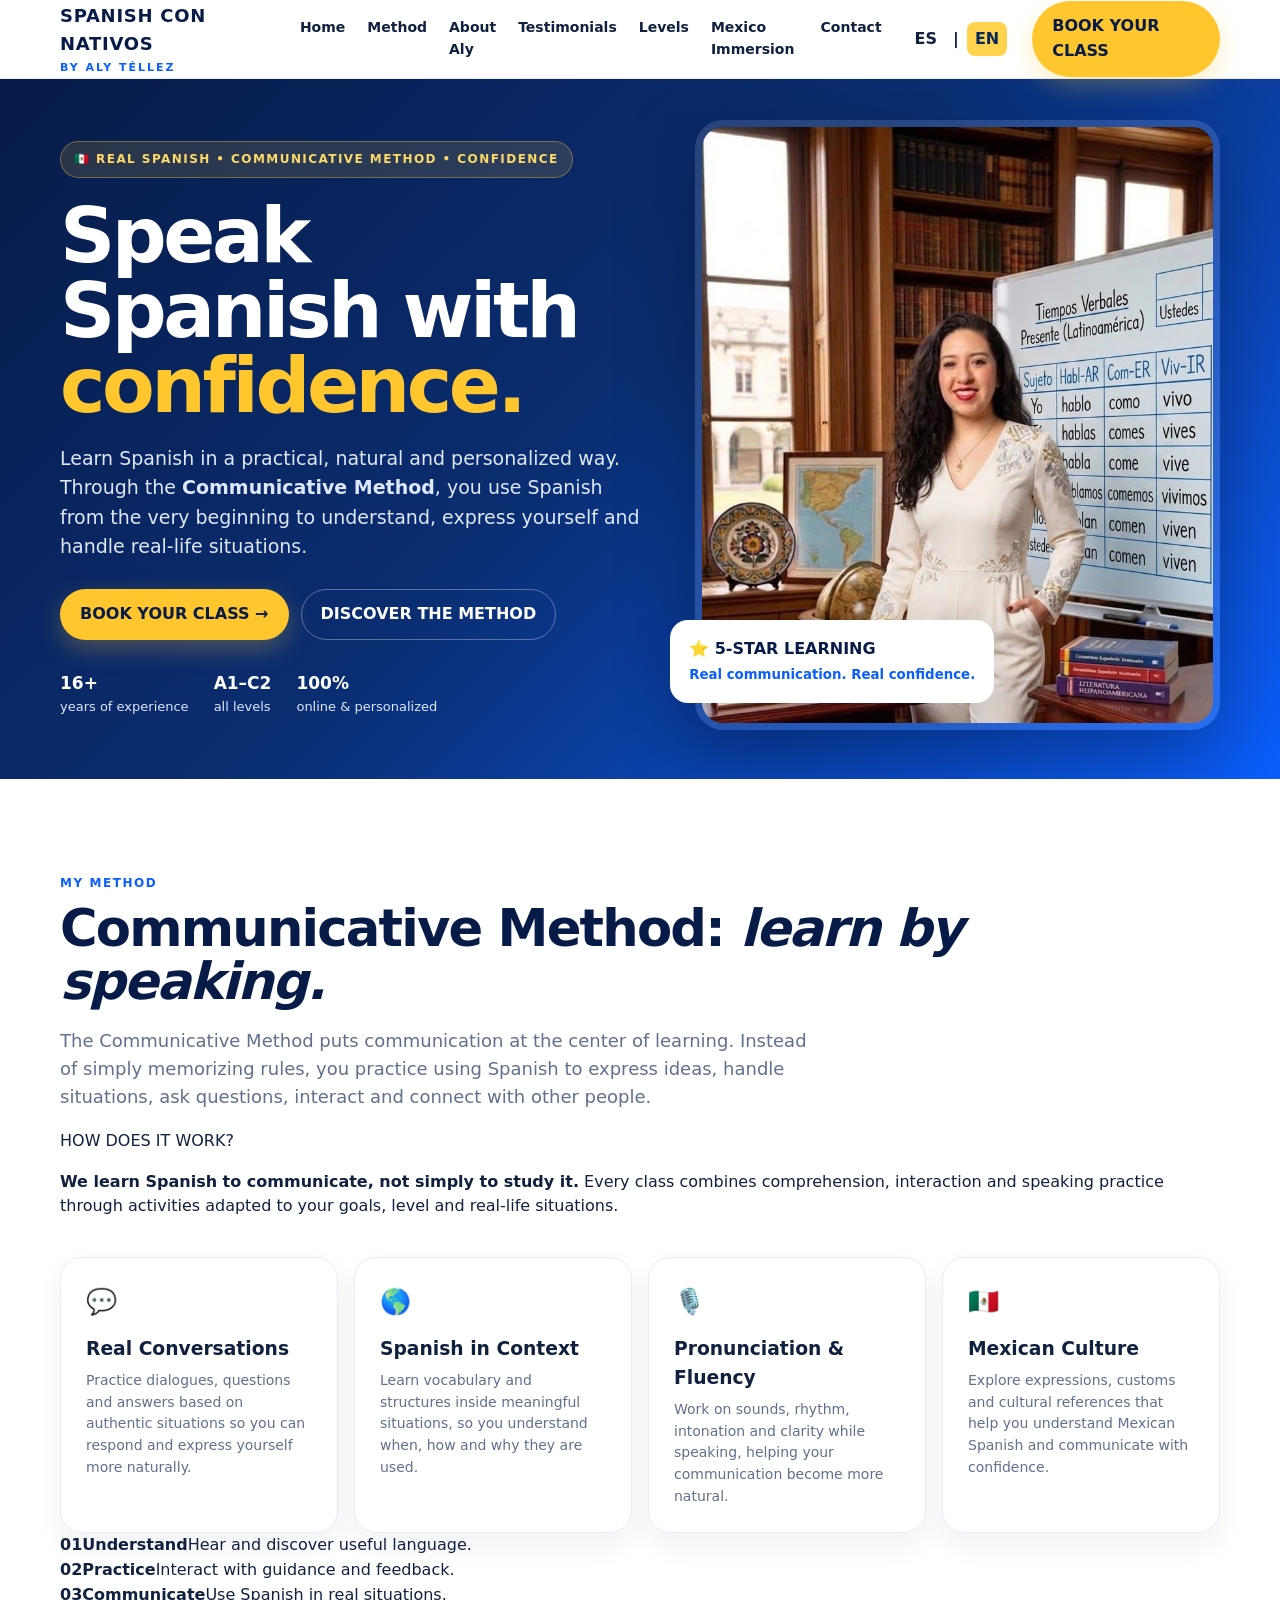
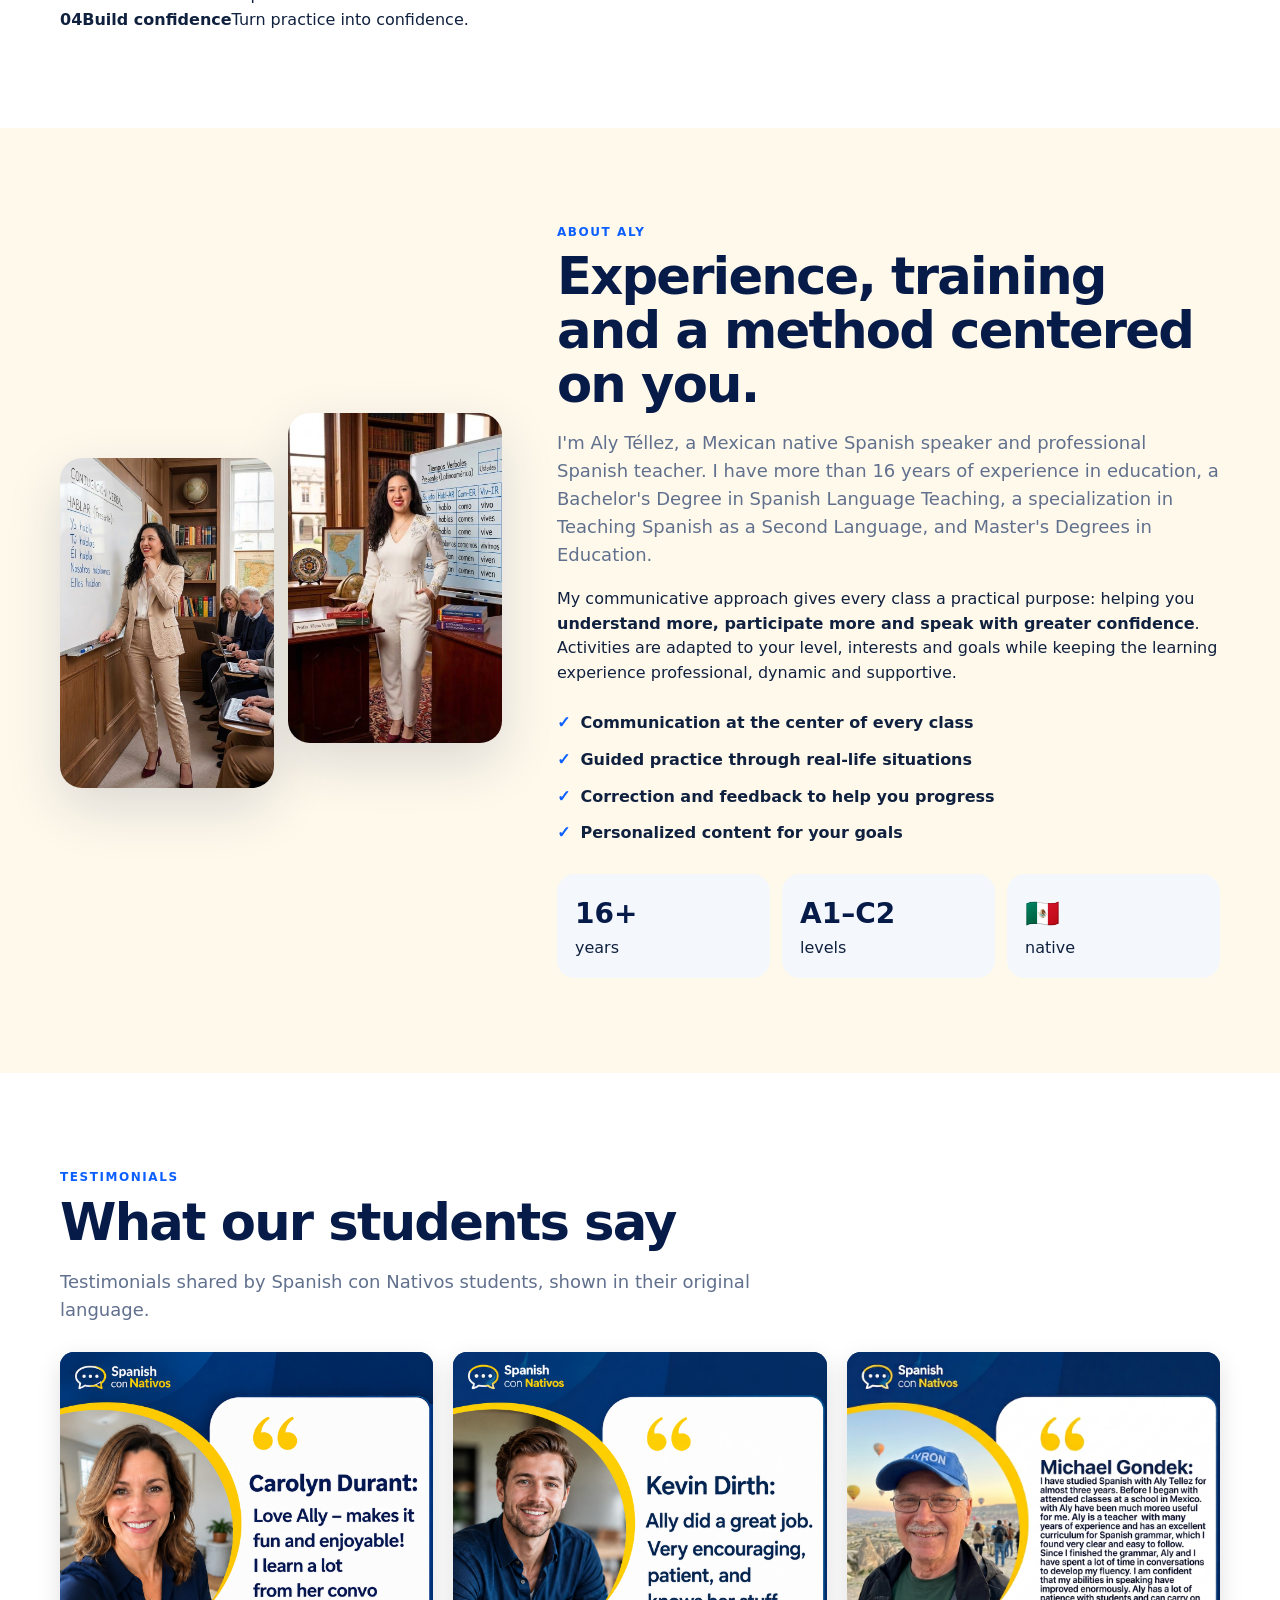
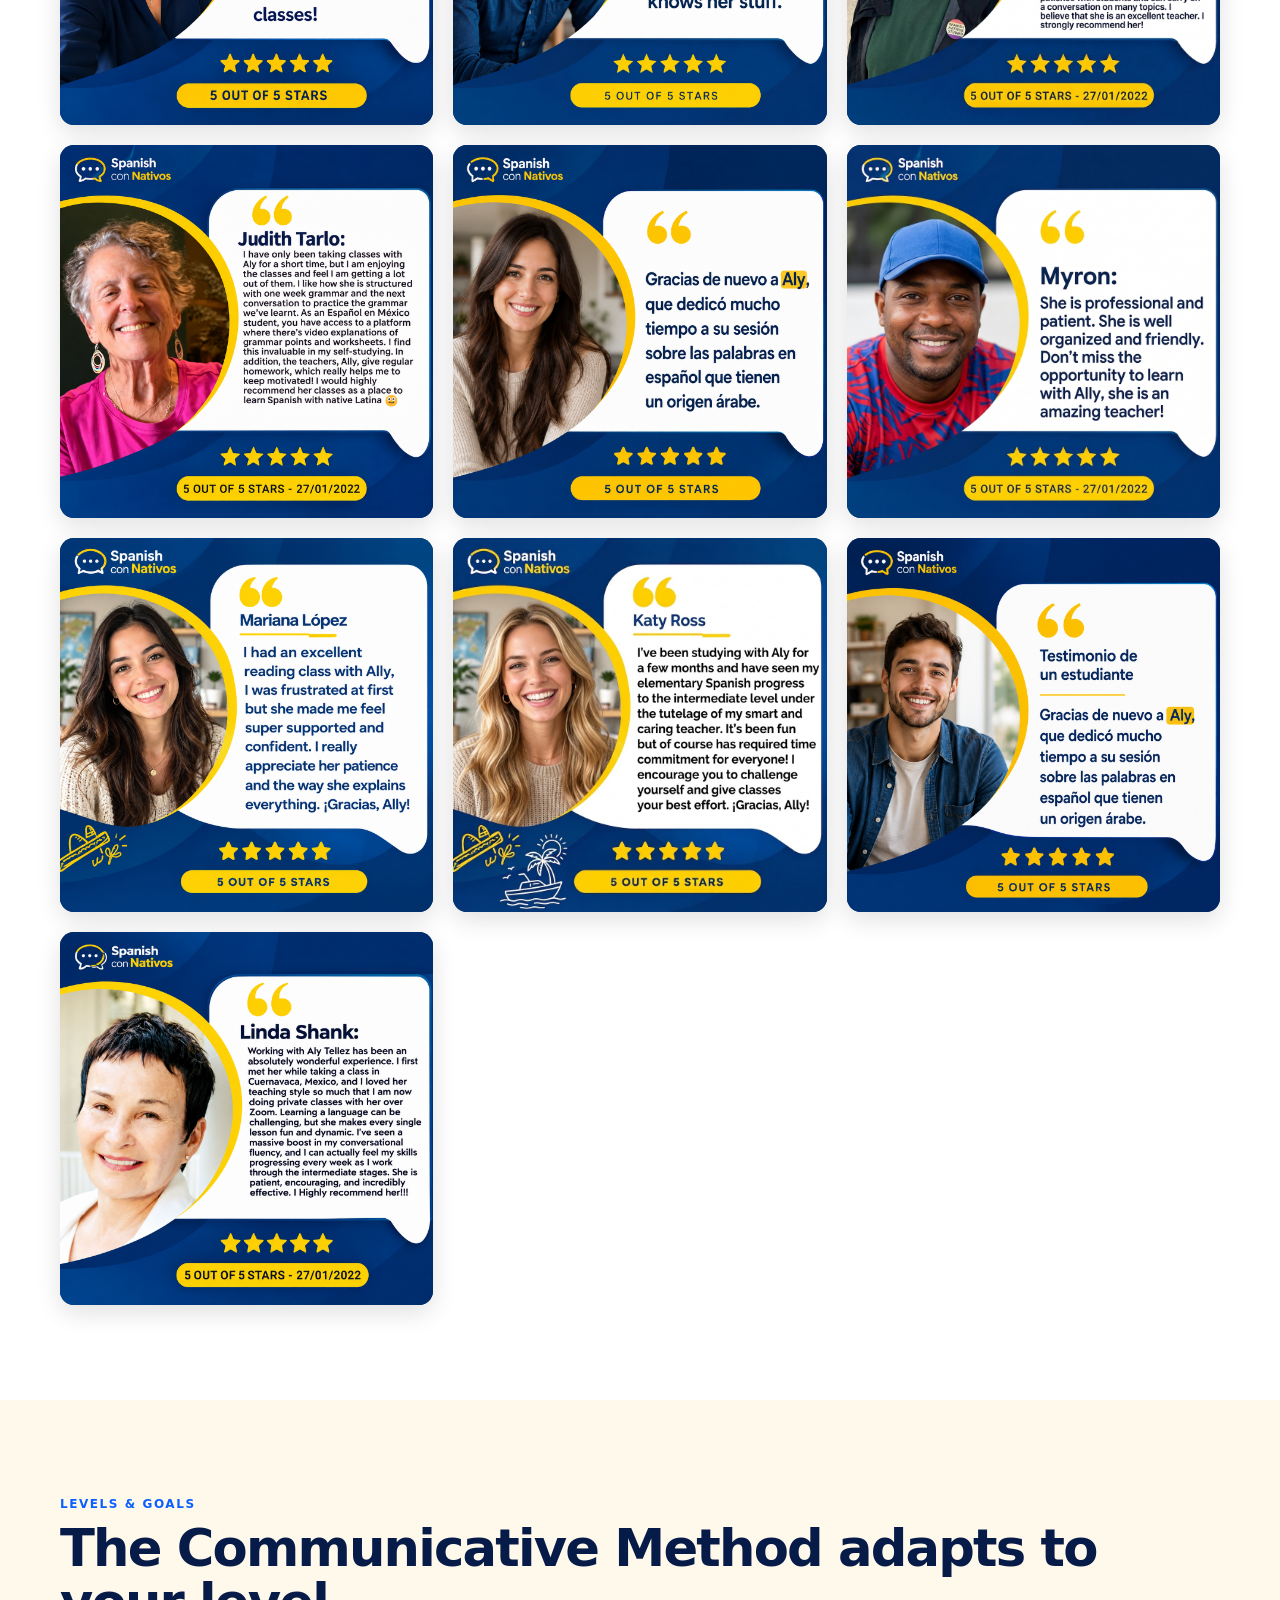
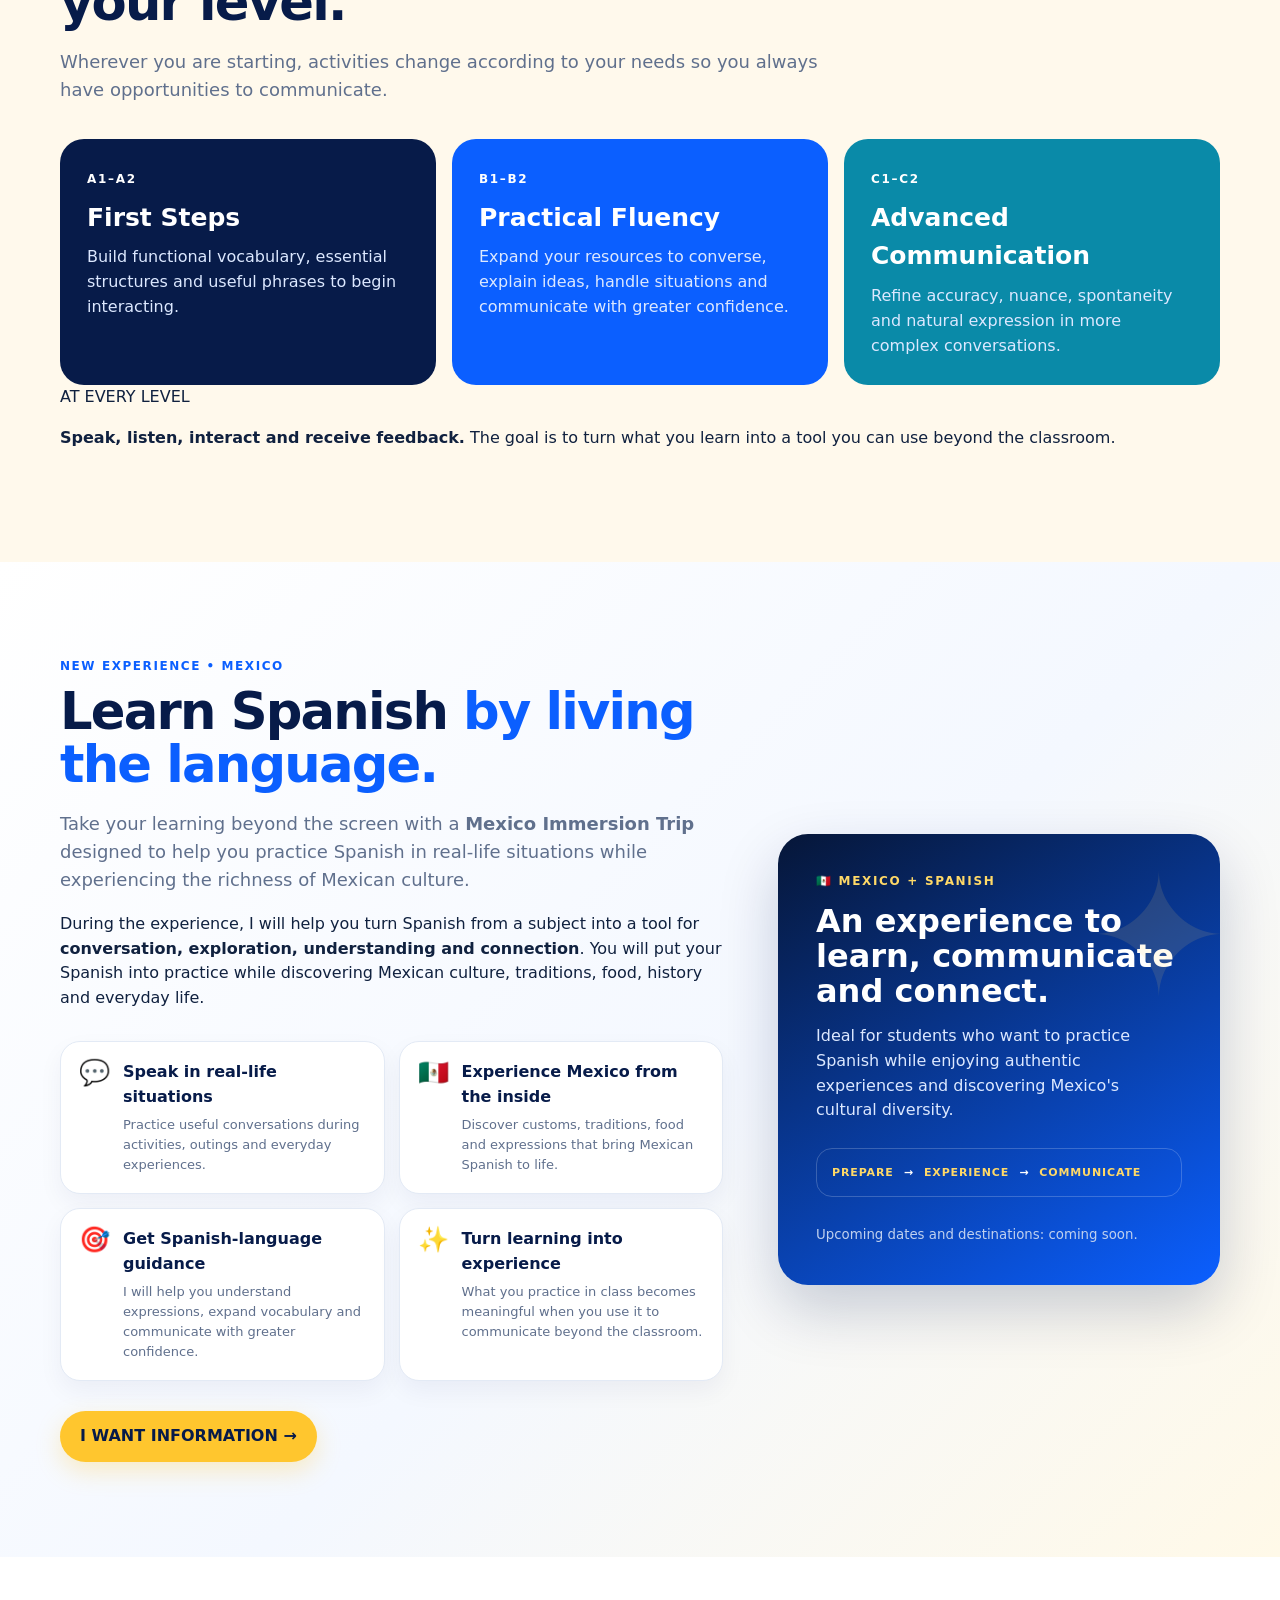
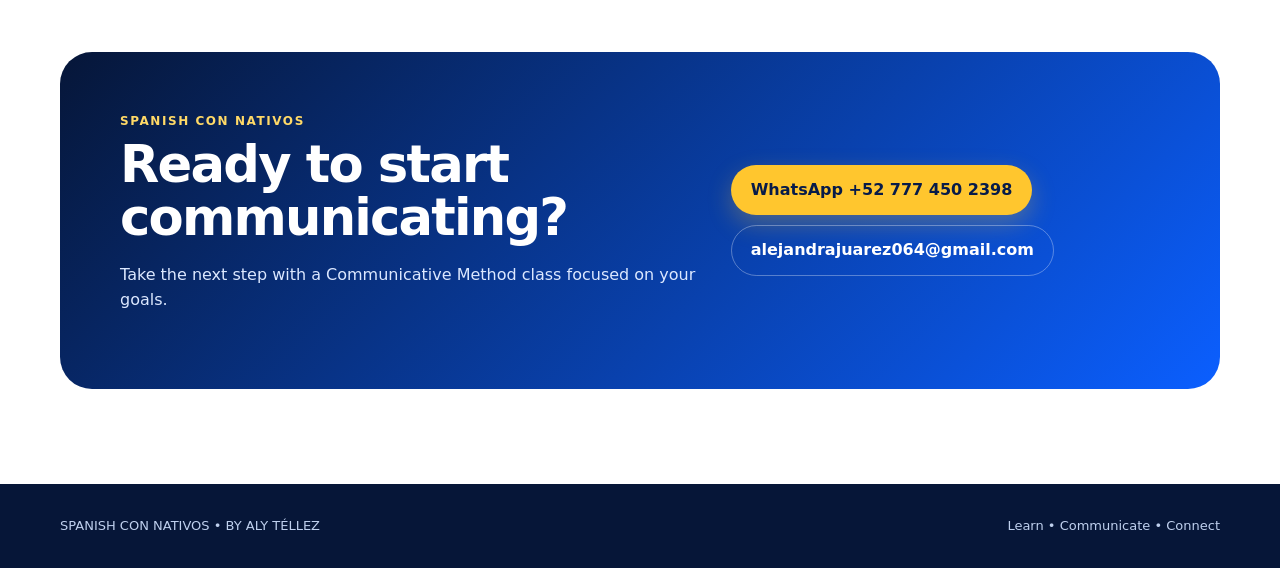
==== index-en.html @ acf0320d "Add files via upload" ====
<!doctype html>
<html lang="en">
<head>
<meta charset="utf-8"><meta name="viewport" content="width=device-width,initial-scale=1">
<title>Spanish con Nativos | Aly Téllez</title>
<meta name="description" content="Spanish con Nativos by Aly Téllez — Spanish classes using the Communicative Method, real conversation, Mexican culture and personalized learning.">
<link rel="stylesheet" href="styles.css">
</head>
<body>
<nav class="nav"><div class="container nav-inner">
<a class="brand" href="#inicio">SPANISH CON NATIVOS<span>BY ALY TÉLLEZ</span></a>
<div class="navlinks"><a href="#inicio">Home</a><a href="#metodo">Method</a><a href="#aly">About Aly</a><a href="#testimonios">Testimonials</a><a href="#niveles">Levels</a><a href="#inmersion">Mexico Immersion</a><a href="#contacto">Contact</a></div>
<div class="language-switch" aria-label="Language"><a href="index-es.html" lang="es" >ES</a><span> | </span><a href="index-en.html" lang="en" aria-current="page">EN</a></div><a class="cta" href="https://wa.me/527774502398" target="_blank">BOOK YOUR CLASS</a>
</div></nav>

<header class="hero" id="inicio"><div class="container hero-grid">
<div><div class="kicker">🇲🇽 REAL SPANISH • COMMUNICATIVE METHOD • CONFIDENCE</div>
<h1>Speak Spanish with <em>confidence.</em></h1>
<p>Learn Spanish in a practical, natural and personalized way. Through the <strong>Communicative Method</strong>, you use Spanish from the very beginning to understand, express yourself and handle real-life situations.</p>
<div class="hero-actions"><a class="cta" href="https://wa.me/527774502398" target="_blank">BOOK YOUR CLASS →</a><a class="secondary" href="#metodo">DISCOVER THE METHOD</a></div>
<div class="trust"><div><b>16+</b>years of experience</div><div><b>A1–C2</b>all levels</div><div><b>100%</b>online & personalized</div></div>
</div><div class="hero-photo"><img src="assets/aly-classroom-1.jpeg" alt="Aly Téllez teaching Spanish"><div class="badge">⭐ 5-STAR LEARNING<small>Real communication. Real confidence.</small></div></div>
</div></header>

<section class="section" id="metodo"><div class="container">
<div class="eyebrow">MY METHOD</div><h2>Communicative Method: <em>learn by speaking.</em></h2>
<p class="lead">The Communicative Method puts communication at the center of learning. Instead of simply memorizing rules, you practice using Spanish to express ideas, handle situations, ask questions, interact and connect with other people.</p>
<div class="method-highlight"><div class="method-label">HOW DOES IT WORK?</div><p><strong>We learn Spanish to communicate, not simply to study it.</strong> Every class combines comprehension, interaction and speaking practice through activities adapted to your goals, level and real-life situations.</p></div>
<div class="cards">
<article class="card"><div class="icon">💬</div><h3>Real Conversations</h3><p>Practice dialogues, questions and answers based on authentic situations so you can respond and express yourself more naturally.</p></article>
<article class="card"><div class="icon">🌎</div><h3>Spanish in Context</h3><p>Learn vocabulary and structures inside meaningful situations, so you understand when, how and why they are used.</p></article>
<article class="card"><div class="icon">🎙️</div><h3>Pronunciation & Fluency</h3><p>Work on sounds, rhythm, intonation and clarity while speaking, helping your communication become more natural.</p></article>
<article class="card"><div class="icon">🇲🇽</div><h3>Mexican Culture</h3><p>Explore expressions, customs and cultural references that help you understand Mexican Spanish and communicate with confidence.</p></article>
</div>
<div class="process"><div><b>01</b><strong>Understand</strong><span>Hear and discover useful language.</span></div><div><b>02</b><strong>Practice</strong><span>Interact with guidance and feedback.</span></div><div><b>03</b><strong>Communicate</strong><span>Use Spanish in real situations.</span></div><div><b>04</b><strong>Build confidence</strong><span>Turn practice into confidence.</span></div></div>
</div></section>

<section class="section alt" id="aly"><div class="container about-grid">
<div class="photo-stack"><img src="assets/aly-classroom-2.jpeg" alt="Aly Téllez teaching a Spanish class"><img src="assets/aly-classroom-1.jpeg" alt="Aly Téllez in a Spanish classroom"></div>
<div><div class="eyebrow">ABOUT ALY</div><h2>Experience, training and a method centered on you.</h2>
<p class="lead">I'm Aly Téllez, a Mexican native Spanish speaker and professional Spanish teacher. I have more than 16 years of experience in education, a Bachelor's Degree in Spanish Language Teaching, a specialization in Teaching Spanish as a Second Language, and Master's Degrees in Education.</p>
<p>My communicative approach gives every class a practical purpose: helping you <strong>understand more, participate more and speak with greater confidence</strong>. Activities are adapted to your level, interests and goals while keeping the learning experience professional, dynamic and supportive.</p>
<div class="checks"><div class="check"><span>✓</span>Communication at the center of every class</div><div class="check"><span>✓</span>Guided practice through real-life situations</div><div class="check"><span>✓</span>Correction and feedback to help you progress</div><div class="check"><span>✓</span>Personalized content for your goals</div></div>
<div class="stats"><div class="stat"><strong>16+</strong>years</div><div class="stat"><strong>A1–C2</strong>levels</div><div class="stat"><strong>🇲🇽</strong>native</div></div>
</div></div></section>

<section class="section" id="testimonios"><div class="container"><div class="eyebrow">TESTIMONIALS</div><h2>What our students say</h2><p class="lead">Testimonials shared by Spanish con Nativos students, shown in their original language.</p><div class="testimonials-gallery"><figure class="testimonial-image"><img src="assets/testimonio-01.png" alt="Carolyn Durant testimonial" loading="lazy"></figure>
<figure class="testimonial-image"><img src="assets/testimonio-02.png" alt="Student testimonial 2" loading="lazy"></figure>
<figure class="testimonial-image"><img src="assets/testimonio-03.jpg" alt="Student testimonial 3" loading="lazy"></figure>
<figure class="testimonial-image"><img src="assets/testimonio-04.png" alt="Judith Tarlo testimonial" loading="lazy"></figure>
<figure class="testimonial-image"><img src="assets/testimonio-05.png" alt="Student testimonial 5" loading="lazy"></figure>
<figure class="testimonial-image"><img src="assets/testimonio-06.jpg" alt="Student testimonial 6" loading="lazy"></figure>
<figure class="testimonial-image"><img src="assets/testimonio-07.png" alt="Student testimonial 7" loading="lazy"></figure>
<figure class="testimonial-image"><img src="assets/testimonio-08.jpg" alt="Student testimonial 8" loading="lazy"></figure>
<figure class="testimonial-image"><img src="assets/testimonio-09.png" alt="Student testimonial 9" loading="lazy"></figure>
<figure class="testimonial-image"><img src="assets/testimonio-10.png" alt="Linda Shank student testimonial" loading="lazy"></figure></div></div></section>

<section class="section alt" id="niveles"><div class="container"><div class="eyebrow">LEVELS & GOALS</div><h2>The Communicative Method adapts to your level.</h2><p class="lead">Wherever you are starting, activities change according to your needs so you always have opportunities to communicate.</p>
<div class="levels"><article class="level"><b>A1–A2</b><h3>First Steps</h3><p>Build functional vocabulary, essential structures and useful phrases to begin interacting.</p></article><article class="level"><b>B1–B2</b><h3>Practical Fluency</h3><p>Expand your resources to converse, explain ideas, handle situations and communicate with greater confidence.</p></article><article class="level"><b>C1–C2</b><h3>Advanced Communication</h3><p>Refine accuracy, nuance, spontaneity and natural expression in more complex conversations.</p></article></div>
<div class="method-highlight compact"><div class="method-label">AT EVERY LEVEL</div><p><strong>Speak, listen, interact and receive feedback.</strong> The goal is to turn what you learn into a tool you can use beyond the classroom.</p></div>
</div></section>


<section class="section immersion" id="inmersion"><div class="container">
<div class="immersion-grid">
<div>
<div class="eyebrow">NEW EXPERIENCE • MEXICO</div>
<h2>Learn Spanish <em>by living the language.</em></h2>
<p class="lead">Take your learning beyond the screen with a <strong>Mexico Immersion Trip</strong> designed to help you practice Spanish in real-life situations while experiencing the richness of Mexican culture.</p>
<p>During the experience, I will help you turn Spanish from a subject into a tool for <strong>conversation, exploration, understanding and connection</strong>. You will put your Spanish into practice while discovering Mexican culture, traditions, food, history and everyday life.</p>
<div class="immersion-benefits">
<article><span>💬</span><div><strong>Speak in real-life situations</strong><p>Practice useful conversations during activities, outings and everyday experiences.</p></div></article>
<article><span>🇲🇽</span><div><strong>Experience Mexico from the inside</strong><p>Discover customs, traditions, food and expressions that bring Mexican Spanish to life.</p></div></article>
<article><span>🎯</span><div><strong>Get Spanish-language guidance</strong><p>I will help you understand expressions, expand vocabulary and communicate with greater confidence.</p></div></article>
<article><span>✨</span><div><strong>Turn learning into experience</strong><p>What you practice in class becomes meaningful when you use it to communicate beyond the classroom.</p></div></article>
</div>
<a class="cta" href="https://wa.me/527774502398" target="_blank">I WANT INFORMATION →</a>
</div>
<div class="immersion-card"><div class="immersion-top">🇲🇽 MEXICO + SPANISH</div><h3>An experience to learn, communicate and connect.</h3><p>Ideal for students who want to practice Spanish while enjoying authentic experiences and discovering Mexico's cultural diversity.</p><div class="immersion-route"><span>PREPARE</span><b>→</b><span>EXPERIENCE</span><b>→</b><span>COMMUNICATE</span></div><small>Upcoming dates and destinations: coming soon.</small></div>
</div></div></section>

<section class="section" id="contacto"><div class="container"><div class="contact"><div><div class="eyebrow" style="color:#FFD967">SPANISH CON NATIVOS</div><h2>Ready to start communicating?</h2><p>Take the next step with a Communicative Method class focused on your goals.</p></div><div class="contact-actions"><a class="cta" href="https://wa.me/527774502398" target="_blank">WhatsApp +52 777 450 2398</a><a class="secondary" href="mailto:alejandrajuarez064@gmail.com">alejandrajuarez064@gmail.com</a></div></div></div></section>
<footer><div class="container footer-inner"><div>SPANISH CON NATIVOS • BY ALY TÉLLEZ</div><div>Learn • Communicate • Connect</div></div></footer>
</body></html>
---- styles.css ----
:root{
  --navy:#071B49;
  --blue:#0B5FFF;
  --sky:#22B8F0;
  --gold:#FFC62E;
  --coral:#FF5B6E;
  --cream:#FFF9EC;
  --ink:#10213F;
  --muted:#60708D;
  --white:#FFFFFF;
  --shadow:0 20px 55px rgba(7,27,73,.14);
}
*{box-sizing:border-box}
html{scroll-behavior:smooth}
body{margin:0;font-family:Inter,ui-sans-serif,system-ui,-apple-system,BlinkMacSystemFont,"Segoe UI",sans-serif;color:var(--ink);background:#fff;line-height:1.55}
a{text-decoration:none;color:inherit}
.container{width:min(1160px,92%);margin:auto}
.nav{position:sticky;top:0;z-index:20;background:rgba(255,255,255,.94);backdrop-filter:blur(14px);border-bottom:1px solid #e9eef8}
.nav-inner{height:78px;display:flex;align-items:center;justify-content:space-between;gap:25px}
.brand{font-weight:900;letter-spacing:.04em;color:var(--navy);font-size:18px}
.brand span{display:block;color:var(--blue);font-size:11px;letter-spacing:.18em;margin-top:1px}
.navlinks{display:flex;gap:22px;font-weight:700;font-size:14px}
.navlinks a:hover{color:var(--blue)}
.cta{display:inline-flex;align-items:center;justify-content:center;gap:8px;padding:13px 20px;border-radius:999px;font-weight:900;background:var(--gold);color:var(--navy);box-shadow:0 9px 24px rgba(255,198,46,.28);transition:.2s}
.cta:hover{transform:translateY(-2px)}
.hero{background:linear-gradient(135deg,var(--navy) 0%,#0A2E72 48%,#0B5FFF 100%);color:#fff;overflow:hidden}
.hero-grid{min-height:700px;display:grid;grid-template-columns:1.05fr .95fr;align-items:center;gap:55px}
.kicker{display:inline-flex;align-items:center;gap:8px;background:rgba(255,198,46,.14);border:1px solid rgba(255,198,46,.38);color:#FFD967;padding:8px 13px;border-radius:999px;font-size:12px;font-weight:900;letter-spacing:.12em;text-transform:uppercase}
h1{font-size:clamp(44px,6vw,78px);line-height:.98;letter-spacing:-.045em;margin:20px 0}
h1 em{font-style:normal;color:var(--gold)}
.hero p{font-size:19px;color:#DDE8FF;max-width:650px}
.hero-actions{display:flex;gap:12px;flex-wrap:wrap;margin:28px 0}
.secondary{border:1px solid rgba(255,255,255,.32);color:#fff;padding:12px 19px;border-radius:999px;font-weight:800}
.trust{display:flex;gap:25px;flex-wrap:wrap;margin-top:30px;color:#DDE8FF;font-size:13px}
.trust b{color:#fff;font-size:17px;display:block}
.hero-photo{position:relative}
.hero-photo img{width:100%;height:610px;object-fit:cover;object-position:center top;border-radius:28px;box-shadow:0 28px 80px rgba(0,0,0,.32);border:7px solid rgba(255,255,255,.12)}
.badge{position:absolute;left:-25px;bottom:35px;background:#fff;color:var(--navy);padding:17px 19px;border-radius:18px;box-shadow:var(--shadow);font-weight:900}
.badge small{display:block;color:var(--blue);font-weight:700;margin-top:3px}
.section{padding:95px 0}
.section.alt{background:var(--cream)}
.eyebrow{color:var(--blue);font-weight:900;letter-spacing:.13em;text-transform:uppercase;font-size:12px}
h2{font-size:clamp(34px,4vw,54px);line-height:1.05;letter-spacing:-.035em;margin:9px 0 18px;color:var(--navy)}
.lead{font-size:18px;color:var(--muted);max-width:760px}
.cards{display:grid;grid-template-columns:repeat(4,1fr);gap:16px;margin-top:38px}
.card{padding:25px;background:#fff;border:1px solid #e8edf6;border-radius:22px;box-shadow:0 12px 30px rgba(7,27,73,.06)}
.icon{font-size:25px}
.card h3{margin:12px 0 7px}
.card p{margin:0;color:var(--muted);font-size:14px}
.about-grid{display:grid;grid-template-columns:.8fr 1.2fr;gap:55px;align-items:center}
.photo-stack{display:grid;grid-template-columns:1fr 1fr;gap:14px}
.photo-stack img{width:100%;height:330px;object-fit:cover;border-radius:22px;box-shadow:var(--shadow)}
.photo-stack img:first-child{margin-top:45px}
.checks{display:grid;gap:12px;margin:25px 0}
.check{display:flex;gap:10px;align-items:flex-start;font-weight:700}
.check span{color:var(--blue);font-weight:1000}
.stats{display:grid;grid-template-columns:repeat(3,1fr);gap:12px;margin-top:28px}
.stat{background:#F4F7FC;border-radius:18px;padding:18px}
.stat strong{display:block;font-size:28px;color:var(--navy)}
.testimonials{display:grid;grid-template-columns:repeat(2,1fr);gap:20px;margin-top:40px}
.testimonial{background:#fff;border:1px solid #e6ebf4;border-radius:24px;padding:26px;box-shadow:0 14px 35px rgba(7,27,73,.07);position:relative}
.stars{color:#FFB400;letter-spacing:2px;font-size:18px}
.quote{font-size:18px;font-weight:650;color:var(--ink);margin:14px 0 20px}
.person{display:flex;justify-content:space-between;gap:12px;align-items:end}
.person strong{display:block}
.person small{color:var(--muted)}
.placeholder{font-size:10px!important;color:#9AA6BB!important;text-transform:uppercase;letter-spacing:.05em}
.levels{display:grid;grid-template-columns:repeat(3,1fr);gap:16px;margin-top:35px}
.level{border-radius:24px;padding:27px;background:var(--navy);color:#fff}
.level:nth-child(2){background:var(--blue)}
.level:nth-child(3){background:#0A8AA8}
.level b{font-size:12px;letter-spacing:.14em}
.level h3{font-size:25px;margin:8px 0}
.level p{color:#DCE8FF;margin:0}

.immersion{background:linear-gradient(135deg,#fff 0%,#F4F8FF 55%,#FFF9E8 100%)}
.immersion-grid{display:grid;grid-template-columns:1.2fr .8fr;gap:55px;align-items:center}
.immersion h2 em{font-style:normal;color:var(--blue)}
.immersion-benefits{display:grid;grid-template-columns:repeat(2,1fr);gap:14px;margin:30px 0}
.immersion-benefits article{display:flex;gap:13px;padding:18px;background:#fff;border:1px solid #E3EAF5;border-radius:20px;box-shadow:0 10px 25px rgba(7,27,73,.05)}
.immersion-benefits article>span{font-size:25px;line-height:1}
.immersion-benefits strong{color:var(--navy);display:block;margin-bottom:5px}
.immersion-benefits p{font-size:13px;color:var(--muted);margin:0;line-height:1.55}
.immersion-card{background:linear-gradient(150deg,#061638,#0B5FFF);color:#fff;border-radius:30px;padding:38px;box-shadow:0 25px 60px rgba(7,27,73,.2);position:relative;overflow:hidden}
.immersion-card:after{content:'✦';position:absolute;right:-10px;top:-28px;font-size:170px;color:rgba(255,217,103,.12)}
.immersion-top{color:#FFD967;font-size:12px;font-weight:900;letter-spacing:.14em}
.immersion-card h3{font-size:32px;line-height:1.08;margin:14px 0}
.immersion-card p{color:#DCE8FF}
.immersion-route{display:flex;align-items:center;gap:10px;flex-wrap:wrap;margin:25px 0;padding:15px;border:1px solid rgba(255,255,255,.2);border-radius:16px;color:#FFD967;font-size:11px;font-weight:900;letter-spacing:.08em}
.immersion-route b{color:#fff}
.immersion-card small{color:#BFD0EE}
@media(max-width:900px){.immersion-grid{grid-template-columns:1fr}.immersion-benefits{grid-template-columns:1fr}}

.contact{background:linear-gradient(135deg,#061638,#0B5FFF);color:#fff;border-radius:32px;padding:60px;display:flex;justify-content:space-between;gap:35px;align-items:center}
.contact h2{color:#fff;margin-top:7px}
.contact p{color:#DCE8FF}
.contact-actions{display:flex;gap:10px;flex-wrap:wrap}
footer{background:#061638;color:#BFD0EE;padding:32px 0;font-size:13px}
.footer-inner{display:flex;justify-content:space-between;gap:20px;flex-wrap:wrap}
.note{font-size:11px;color:#8B98AE;margin-top:24px}
@media(max-width:900px){
 .hero-grid,.about-grid{grid-template-columns:1fr}
 .hero-grid{padding:70px 0}
 .hero-photo img{height:520px}
 .cards{grid-template-columns:repeat(2,1fr)}
 .navlinks{display:none}
 .testimonials{grid-template-columns:1fr}
}
@media(max-width:560px){
 h1{font-size:45px}
 .section{padding:65px 0}
 .cards,.levels,.stats{grid-template-columns:1fr}
 .photo-stack{grid-template-columns:1fr}
 .photo-stack img:first-child{margin-top:0}
 .contact{padding:35px 25px;display:block}
 .hero-photo img{height:450px}
 .badge{left:12px}
}

/* Bilingual navigation and original testimonial artwork */
.language-switch{display:flex;align-items:center;gap:8px;font-weight:800;white-space:nowrap}.language-switch a{color:inherit;text-decoration:none;padding:5px 8px;border-radius:8px}.language-switch a[aria-current="page"]{background:#ffd34d;color:#07285b}.testimonials-gallery{display:grid;grid-template-columns:repeat(3,minmax(0,1fr));gap:20px;margin-top:28px}.testimonial-image{margin:0;overflow:hidden;border-radius:14px;box-shadow:0 8px 25px rgba(0,0,0,.12);background:#092b65}.testimonial-image img{display:block;width:100%;height:auto;object-fit:contain}@media(max-width:850px){.testimonials-gallery{grid-template-columns:repeat(2,minmax(0,1fr))}.language-switch{justify-content:center}}@media(max-width:520px){.testimonials-gallery{grid-template-columns:1fr}}
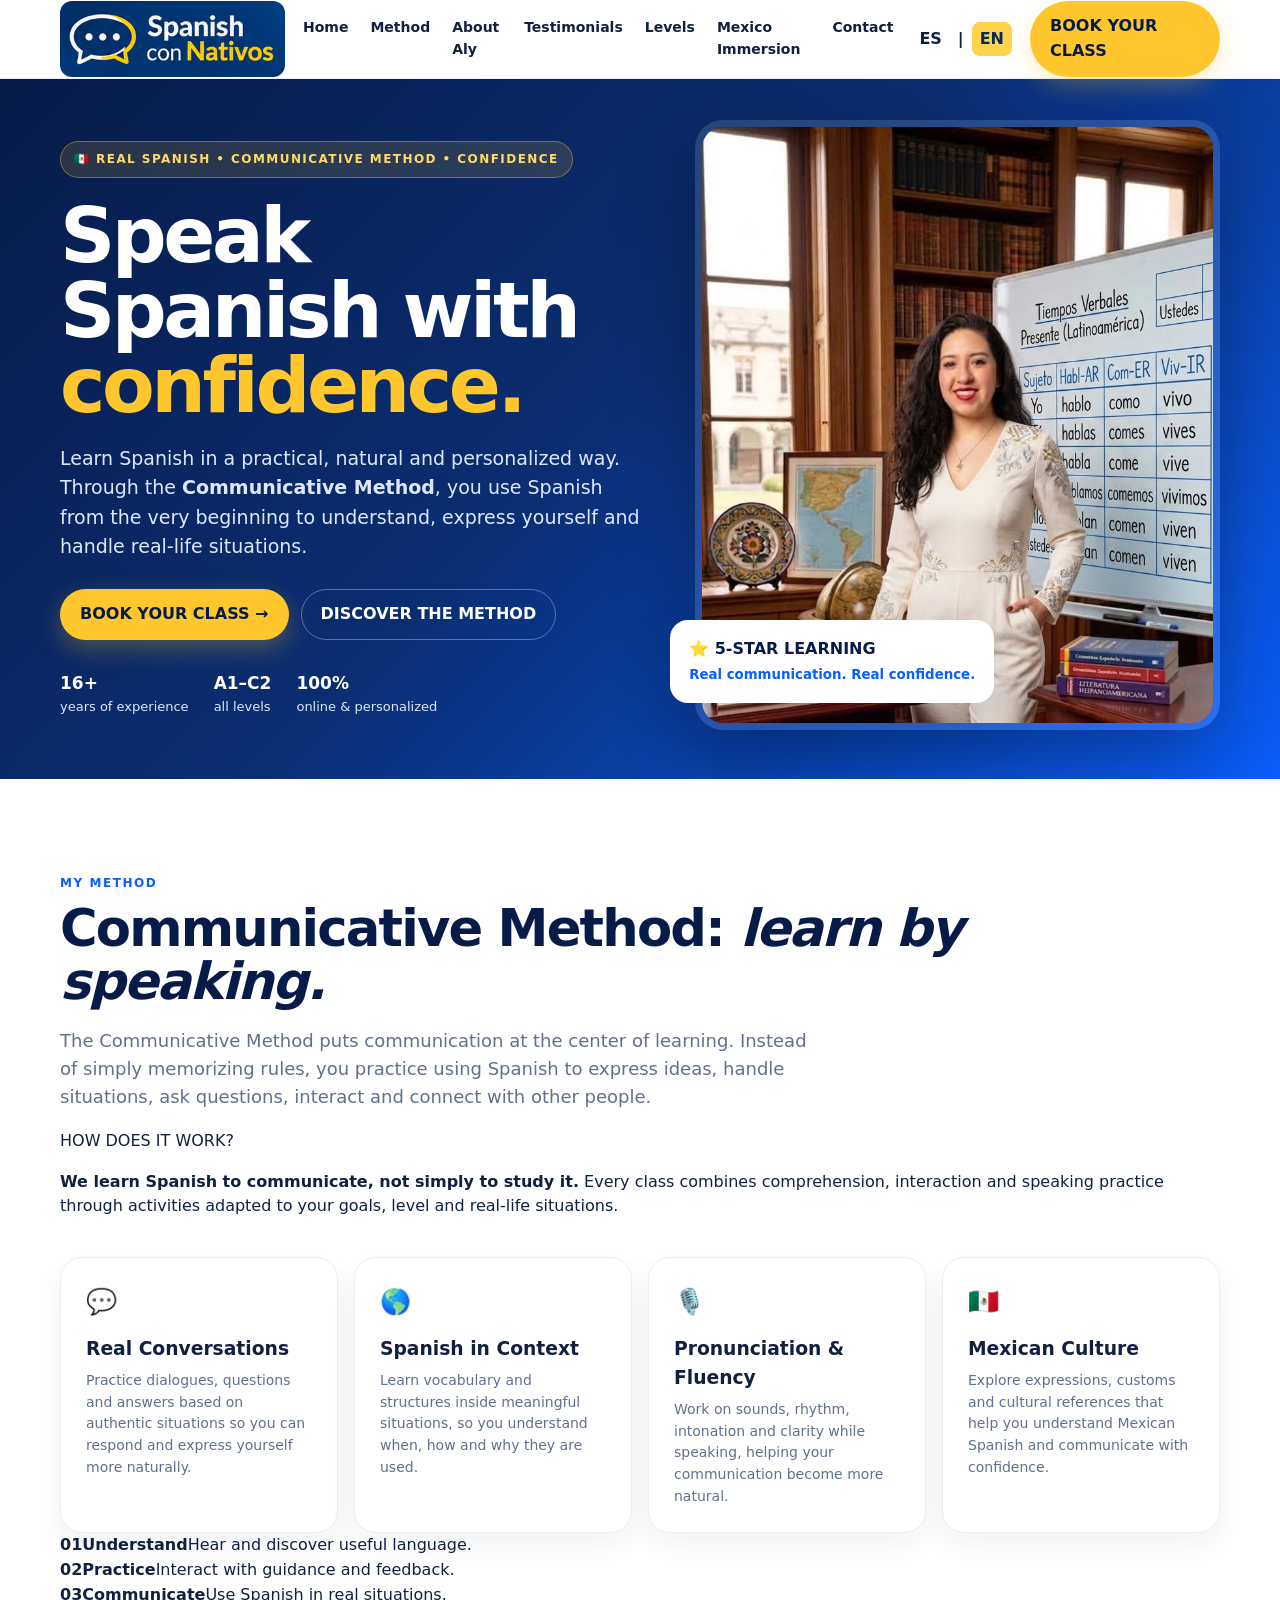
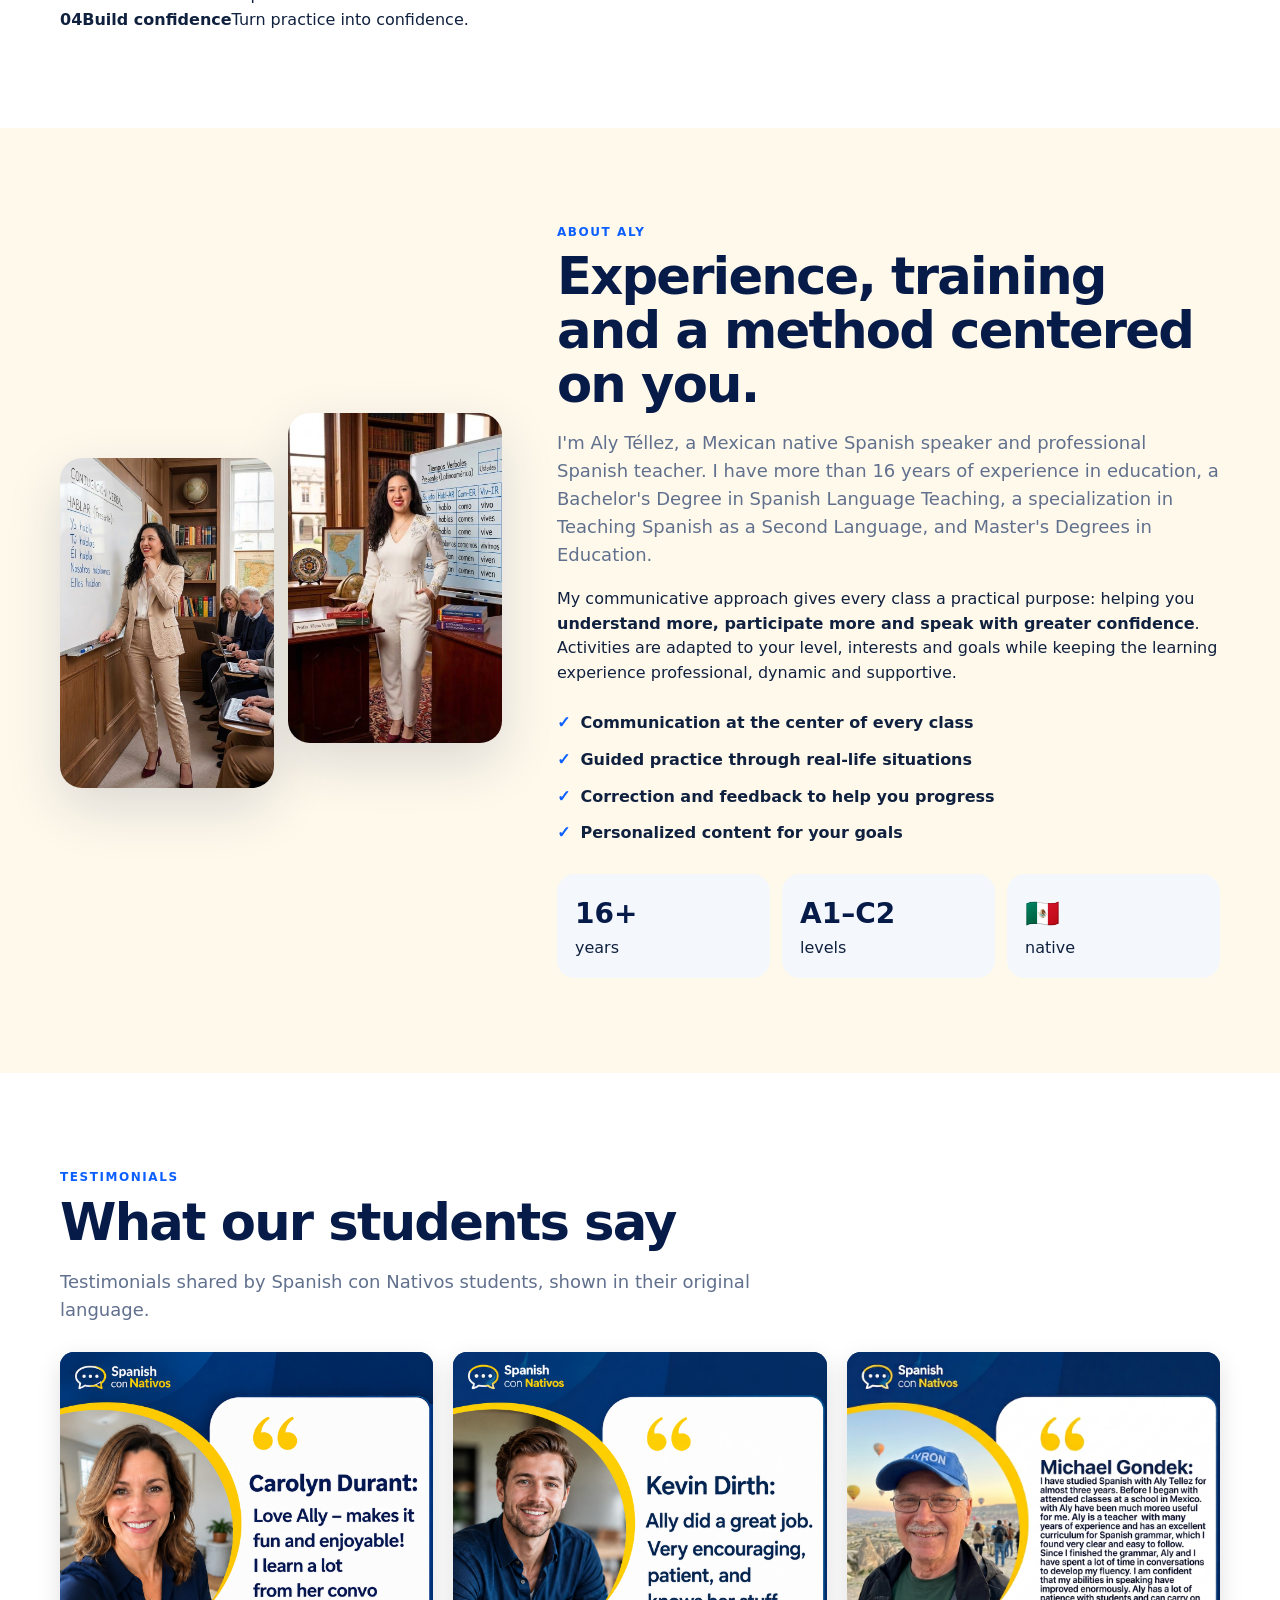
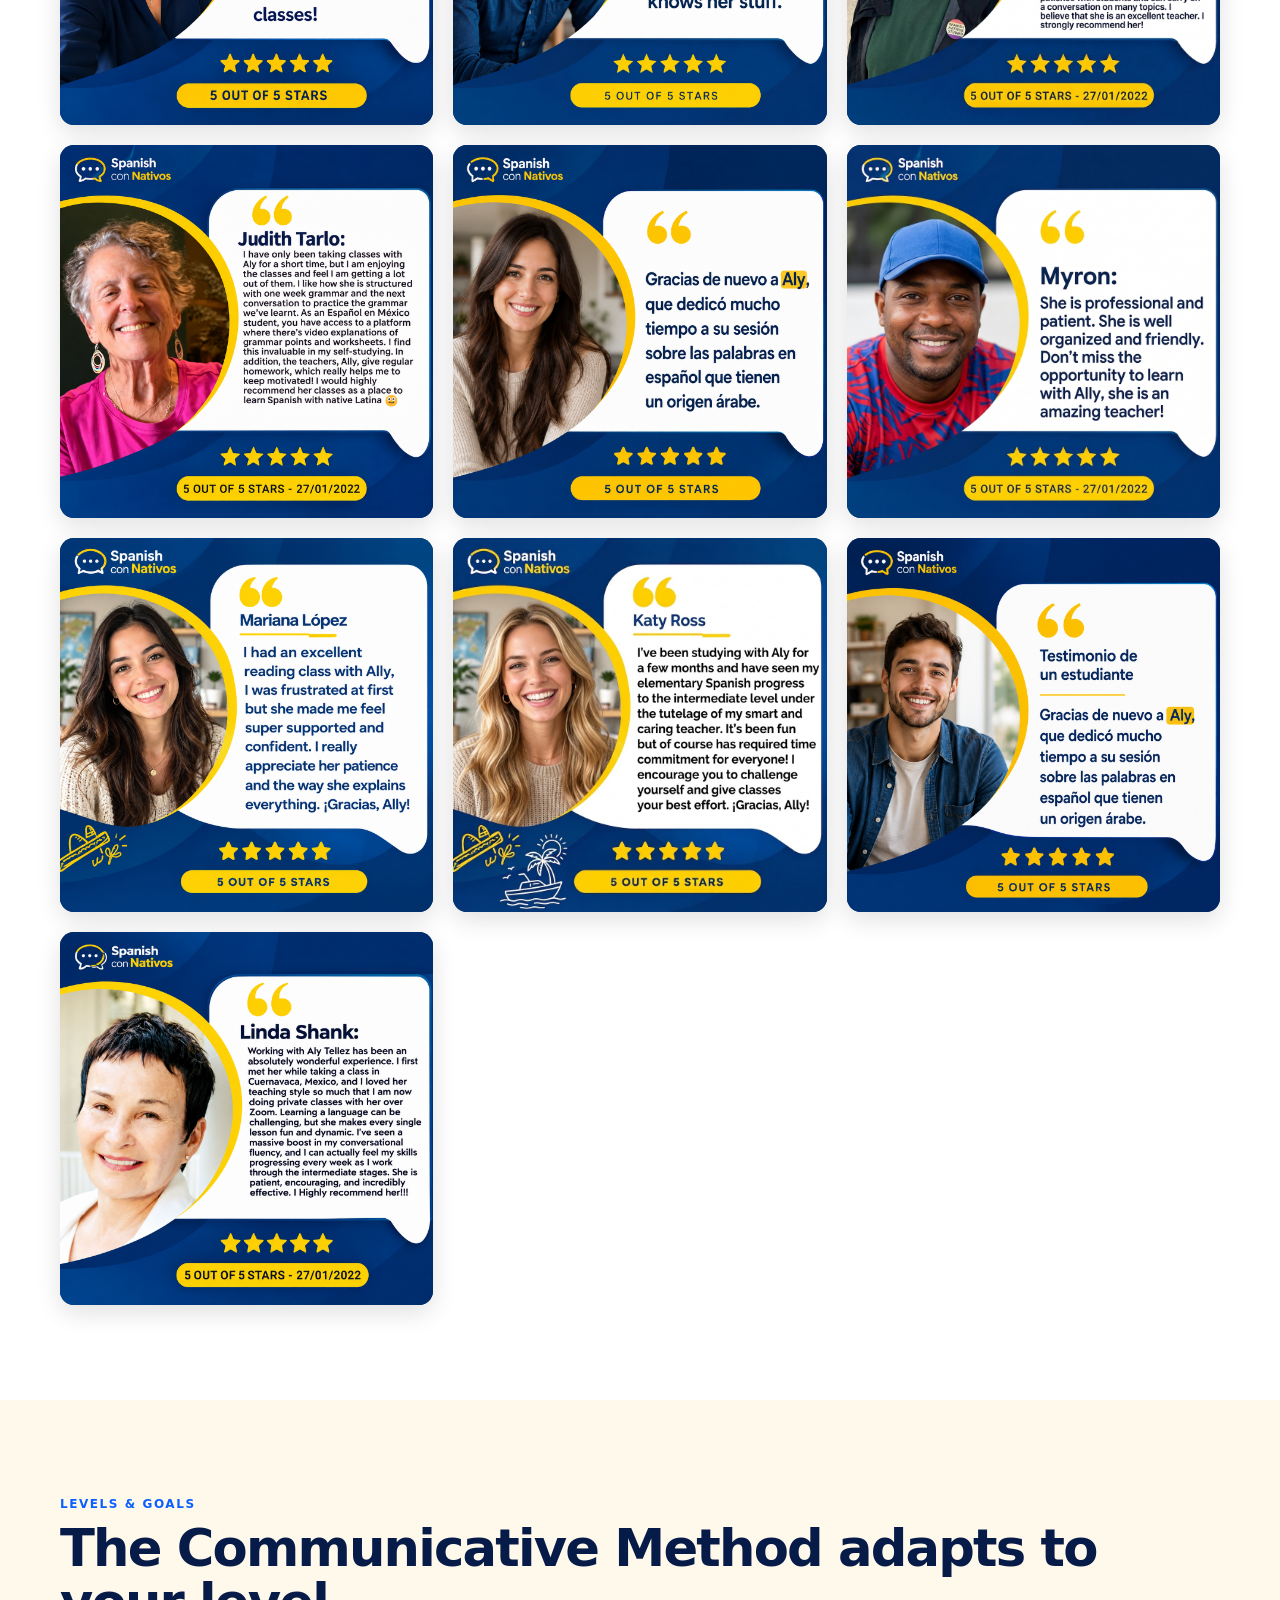
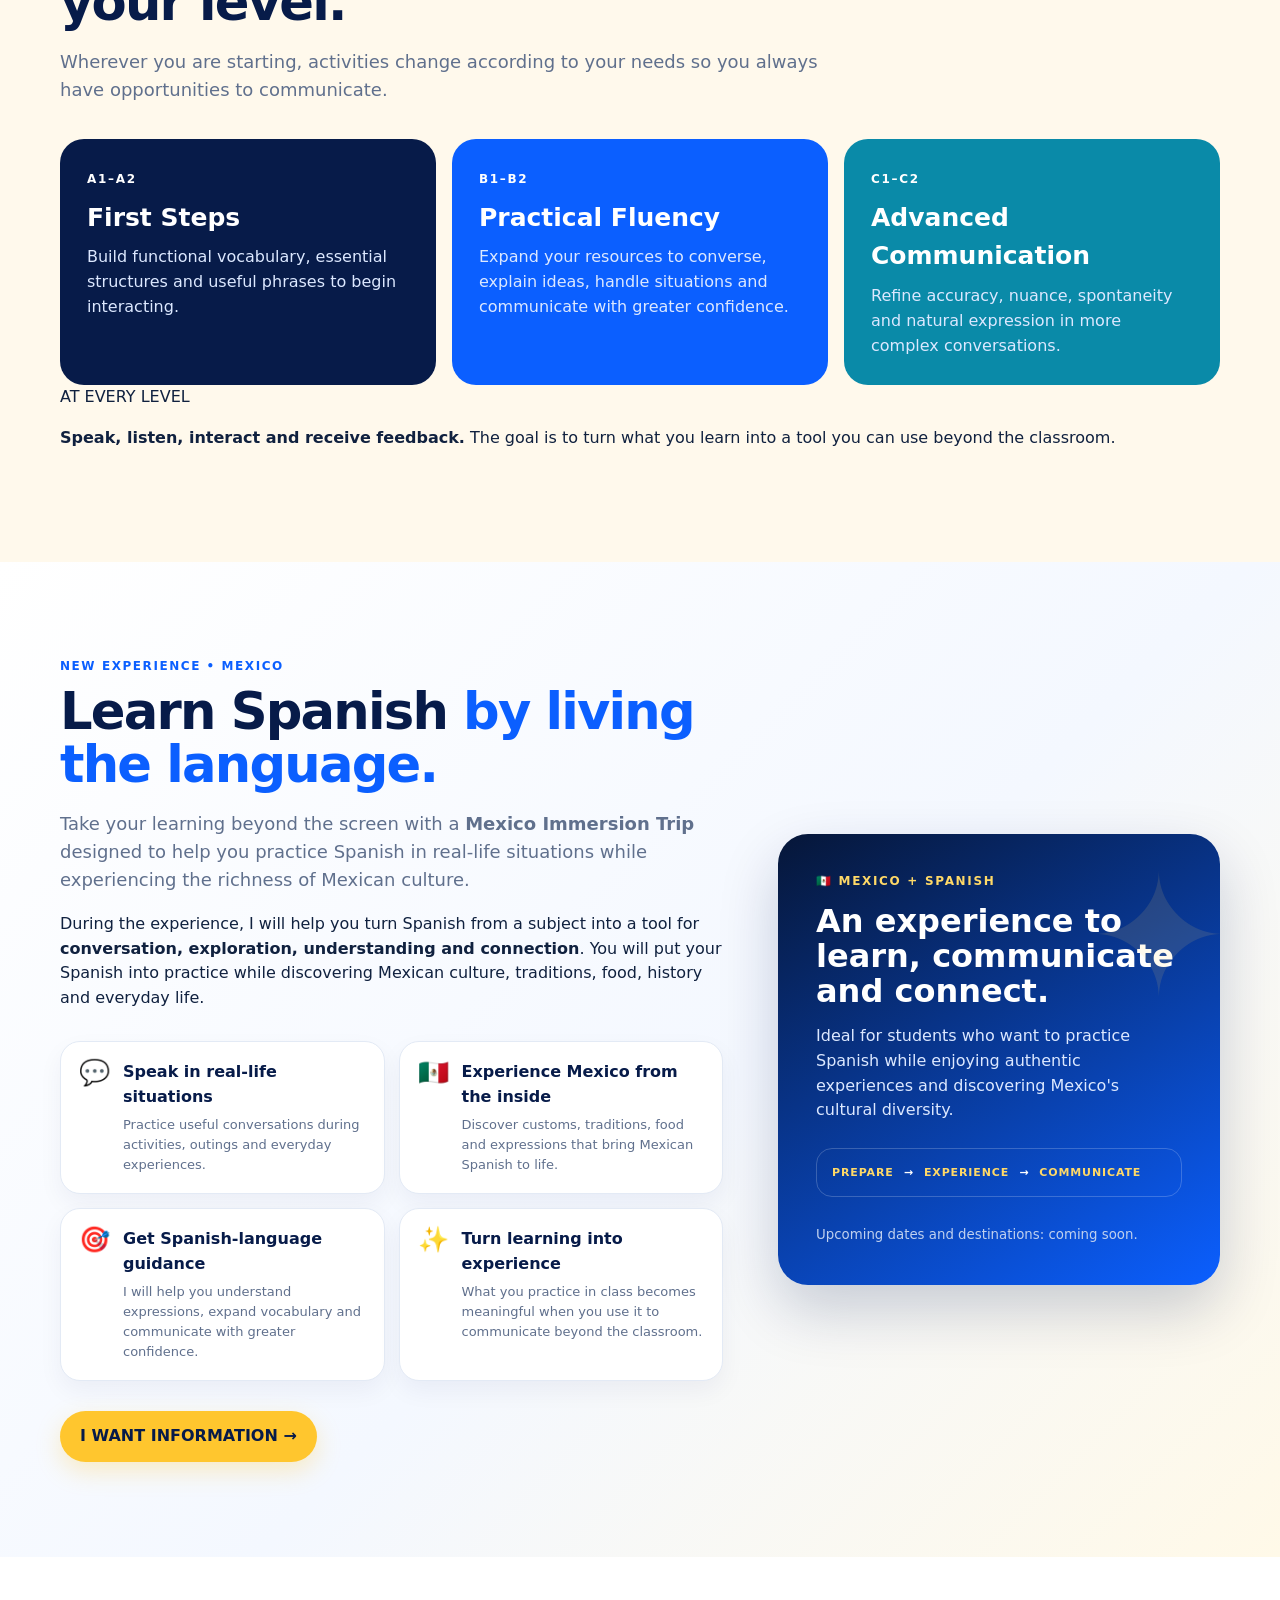
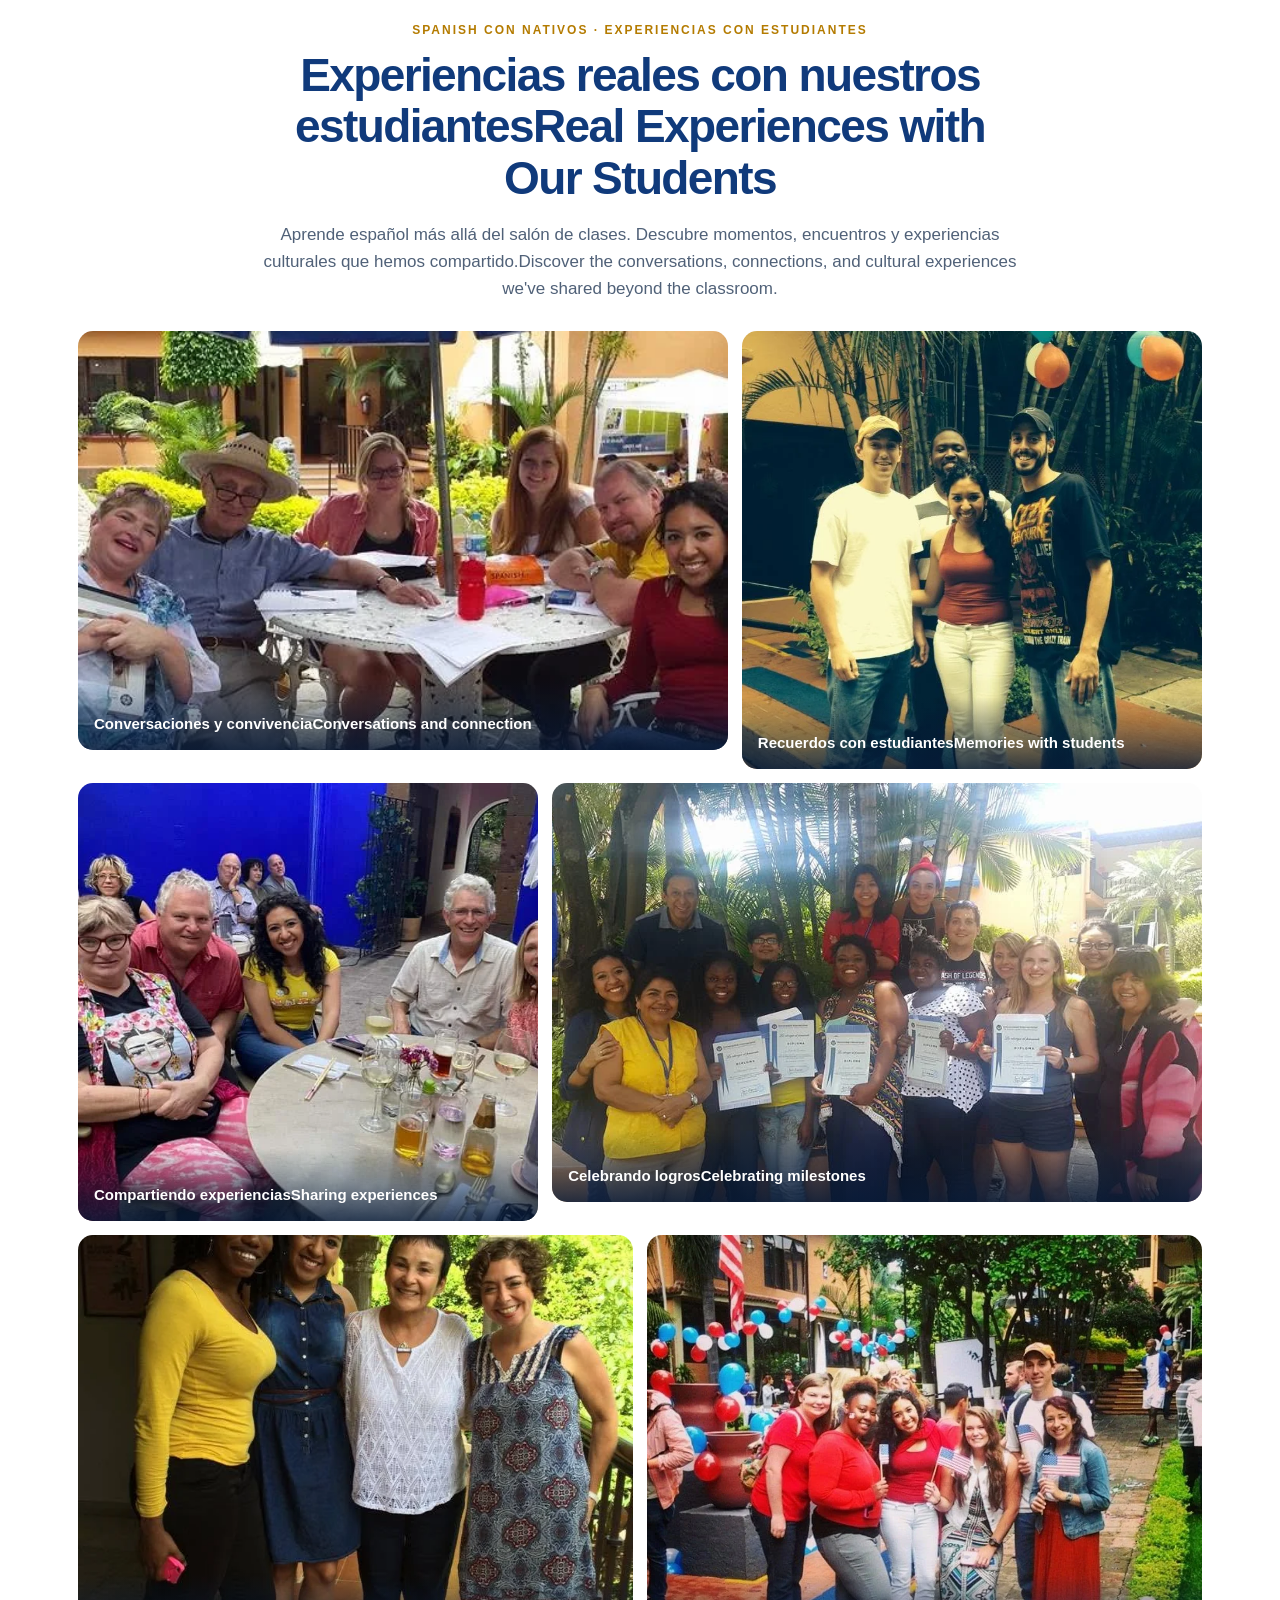
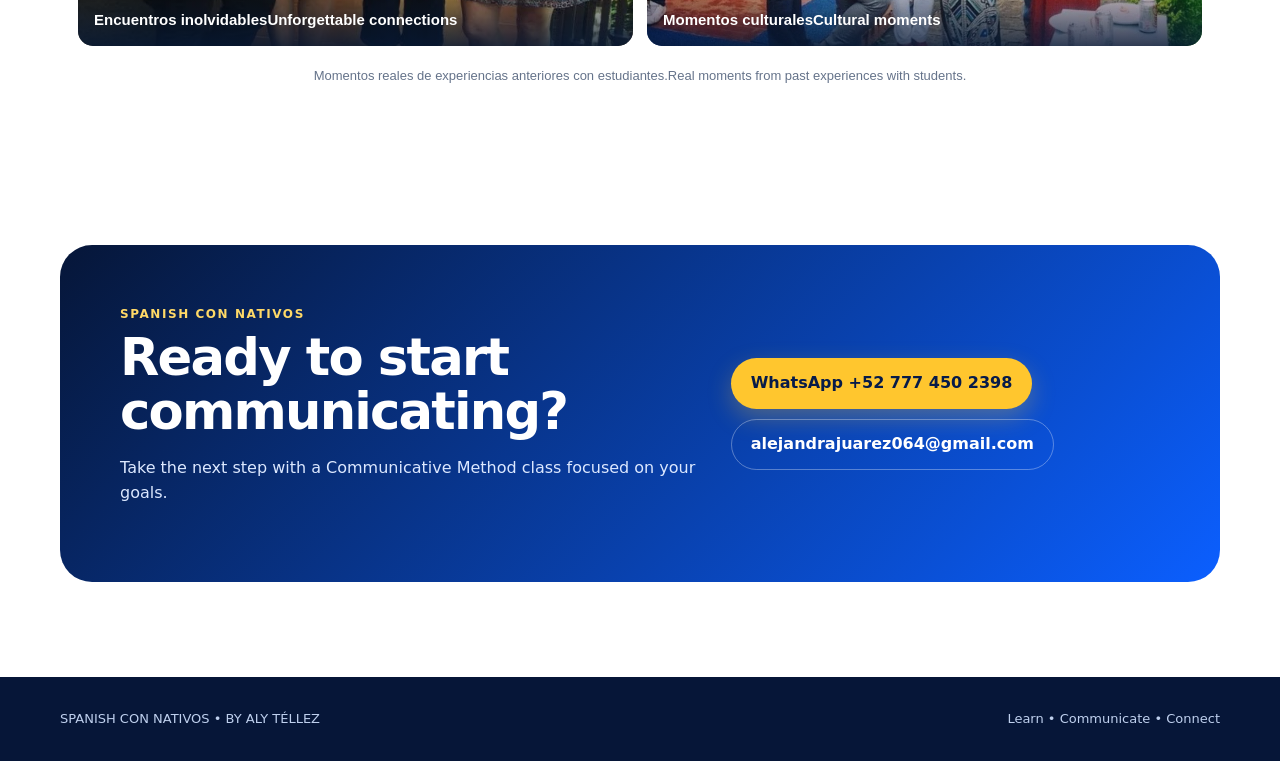
==== commit 00f57343: "Add files via upload" ====
--- a/index-en.html
+++ b/index-en.html
@@ -8,7 +8,7 @@
 </head>
 <body>
 <nav class="nav"><div class="container nav-inner">
-<a class="brand" href="#inicio">SPANISH CON NATIVOS<span>BY ALY TÉLLEZ</span></a>
+<a class="brand brand-logo" href="#inicio" aria-label="Spanish con Nativos — inicio"><img src="assets/logo-spanish-con-nativos.png" alt="Spanish con Nativos" width="355" height="120"></a>
 <div class="navlinks"><a href="#inicio">Home</a><a href="#metodo">Method</a><a href="#aly">About Aly</a><a href="#testimonios">Testimonials</a><a href="#niveles">Levels</a><a href="#inmersion">Mexico Immersion</a><a href="#contacto">Contact</a></div>
 <div class="language-switch" aria-label="Language"><a href="index-es.html" lang="es" >ES</a><span> | </span><a href="index-en.html" lang="en" aria-current="page">EN</a></div><a class="cta" href="https://wa.me/527774502398" target="_blank">BOOK YOUR CLASS</a>
 </div></nav>
@@ -79,6 +79,24 @@
 <div class="immersion-card"><div class="immersion-top">🇲🇽 MEXICO + SPANISH</div><h3>An experience to learn, communicate and connect.</h3><p>Ideal for students who want to practice Spanish while enjoying authentic experiences and discovering Mexico's cultural diversity.</p><div class="immersion-route"><span>PREPARE</span><b>→</b><span>EXPERIENCE</span><b>→</b><span>COMMUNICATE</span></div><small>Upcoming dates and destinations: coming soon.</small></div>
 </div></div></section>
 
+<!-- Cambia data-lang="en" a data-lang="en" para la versión inglesa. Ajusta las rutas de imagen si cambias la carpeta. -->
+<style>
+.scn-gallery{--blue:#103a7b;--yellow:#f6c83e;font-family:Arial,Helvetica,sans-serif;color:#183153;max-width:1160px;margin:64px auto;padding:0 18px}.scn-gallery *{box-sizing:border-box}.scn-gallery .intro{text-align:center;margin:0 auto 28px;max-width:760px}.scn-gallery .eyebrow{color:#b47b00;text-transform:uppercase;font-weight:800;letter-spacing:2px;font-size:12px}.scn-gallery h2{font-size:clamp(29px,4vw,46px);line-height:1.12;color:var(--blue);margin:10px 0}.scn-gallery .lead{font-size:17px;line-height:1.6;color:#506178}.scn-gallery .photos{display:grid;grid-template-columns:repeat(12,1fr);gap:14px}.scn-gallery figure{position:relative;overflow:hidden;border-radius:15px;margin:0;background:#e7e9ef;min-height:220px}.scn-gallery figure:nth-child(1),.scn-gallery figure:nth-child(4){grid-column:span 7;aspect-ratio:1.55}.scn-gallery figure:nth-child(2),.scn-gallery figure:nth-child(3){grid-column:span 5;aspect-ratio:1.05}.scn-gallery figure:nth-child(5),.scn-gallery figure:nth-child(6){grid-column:span 6;aspect-ratio:1.35}.scn-gallery img{width:100%;height:100%;object-fit:cover;display:block;transition:transform .3s}.scn-gallery figure:hover img{transform:scale(1.025)}.scn-gallery figcaption{position:absolute;bottom:0;left:0;right:0;color:white;font-weight:700;padding:34px 16px 15px;background:linear-gradient(transparent,rgba(6,25,54,.82));font-size:15px}.scn-gallery .foot{text-align:center;color:#65738a;font-size:13px;margin:20px 0 0}.scn-gallery button{all:unset;cursor:zoom-in;display:block;width:100%;height:100%}.scn-gallery button:focus-visible{outline:4px solid var(--yellow);outline-offset:-4px}.scn-gallery dialog{border:0;border-radius:14px;padding:12px;background:#fff;max-width:min(95vw,1100px);max-height:95vh}.scn-gallery dialog::backdrop{background:rgba(6,20,40,.85)}.scn-gallery dialog img{max-width:100%;max-height:80vh;width:auto;height:auto;object-fit:contain}.scn-gallery .close{display:block;width:auto;height:auto;float:right;padding:7px 12px;background:var(--blue);color:white;border-radius:8px;cursor:pointer;margin-bottom:8px}.scn-gallery .lang{display:none}.scn-gallery[data-lang="en"] .lang-en,.scn-gallery[data-lang="en"] .lang-es{display:initial}@media(max-width:700px){.scn-gallery .photos{grid-template-columns:1fr 1fr;gap:10px}.scn-gallery figure:nth-child(n){grid-column:span 1;aspect-ratio:3/4;min-height:0}.scn-gallery figure:first-child,.scn-gallery figure:nth-child(4){grid-column:span 2;aspect-ratio:1.55}.scn-gallery figcaption{font-size:12px;padding:25px 10px 10px}}
+</style>
+<section class="scn-gallery" data-lang="en" id="experiencias-scn">
+<div class="intro"><div class="eyebrow">SPANISH CON NATIVOS · EXPERIENCIAS CON ESTUDIANTES</div><h2><span class="lang lang-es">Experiencias reales con nuestros estudiantes</span><span class="lang lang-en">Real Experiences with Our Students</span></h2><p class="lead"><span class="lang lang-es">Aprende español más allá del salón de clases. Descubre momentos, encuentros y experiencias culturales que hemos compartido.</span><span class="lang lang-en">Discover the conversations, connections, and cultural experiences we've shared beyond the classroom.</span></p></div>
+<div class="photos">
+<figure><button type="button" aria-label="Ampliar fotografía 1" onclick="this.closest('.scn-gallery').querySelector('dialog img').src=this.querySelector('img').src;this.closest('.scn-gallery').querySelector('dialog').showModal()"><img loading="lazy" src="assets/experiencia-1.webp" alt="Experiencia compartida con estudiantes, fotografía 1"><figcaption><span class="lang lang-es">Conversaciones y convivencia</span><span class="lang lang-en">Conversations and connection</span></figcaption></button></figure>
+<figure><button type="button" aria-label="Ampliar fotografía 2" onclick="this.closest('.scn-gallery').querySelector('dialog img').src=this.querySelector('img').src;this.closest('.scn-gallery').querySelector('dialog').showModal()"><img loading="lazy" src="assets/experiencia-2.webp" alt="Experiencia compartida con estudiantes, fotografía 2"><figcaption><span class="lang lang-es">Recuerdos con estudiantes</span><span class="lang lang-en">Memories with students</span></figcaption></button></figure>
+<figure><button type="button" aria-label="Ampliar fotografía 3" onclick="this.closest('.scn-gallery').querySelector('dialog img').src=this.querySelector('img').src;this.closest('.scn-gallery').querySelector('dialog').showModal()"><img loading="lazy" src="assets/experiencia-3.webp" alt="Experiencia compartida con estudiantes, fotografía 3"><figcaption><span class="lang lang-es">Compartiendo experiencias</span><span class="lang lang-en">Sharing experiences</span></figcaption></button></figure>
+<figure><button type="button" aria-label="Ampliar fotografía 4" onclick="this.closest('.scn-gallery').querySelector('dialog img').src=this.querySelector('img').src;this.closest('.scn-gallery').querySelector('dialog').showModal()"><img loading="lazy" src="assets/experiencia-4.webp" alt="Experiencia compartida con estudiantes, fotografía 4"><figcaption><span class="lang lang-es">Celebrando logros</span><span class="lang lang-en">Celebrating milestones</span></figcaption></button></figure>
+<figure><button type="button" aria-label="Ampliar fotografía 5" onclick="this.closest('.scn-gallery').querySelector('dialog img').src=this.querySelector('img').src;this.closest('.scn-gallery').querySelector('dialog').showModal()"><img loading="lazy" src="assets/experiencia-5.webp" alt="Experiencia compartida con estudiantes, fotografía 5"><figcaption><span class="lang lang-es">Encuentros inolvidables</span><span class="lang lang-en">Unforgettable connections</span></figcaption></button></figure>
+<figure><button type="button" aria-label="Ampliar fotografía 6" onclick="this.closest('.scn-gallery').querySelector('dialog img').src=this.querySelector('img').src;this.closest('.scn-gallery').querySelector('dialog').showModal()"><img loading="lazy" src="assets/experiencia-6.webp" alt="Experiencia compartida con estudiantes, fotografía 6"><figcaption><span class="lang lang-es">Momentos culturales</span><span class="lang lang-en">Cultural moments</span></figcaption></button></figure>
+</div>
+<p class="foot"><span class="lang lang-es">Momentos reales de experiencias anteriores con estudiantes.</span><span class="lang lang-en">Real moments from past experiences with students.</span></p>
+<dialog onclick="if(event.target===this)this.close()"><button type="button" class="close" onclick="this.closest('dialog').close()">✕</button><img alt="Fotografía ampliada"></dialog>
+</section>
+
 <section class="section" id="contacto"><div class="container"><div class="contact"><div><div class="eyebrow" style="color:#FFD967">SPANISH CON NATIVOS</div><h2>Ready to start communicating?</h2><p>Take the next step with a Communicative Method class focused on your goals.</p></div><div class="contact-actions"><a class="cta" href="https://wa.me/527774502398" target="_blank">WhatsApp +52 777 450 2398</a><a class="secondary" href="mailto:alejandrajuarez064@gmail.com">alejandrajuarez064@gmail.com</a></div></div></div></section>
 <footer><div class="container footer-inner"><div>SPANISH CON NATIVOS • BY ALY TÉLLEZ</div><div>Learn • Communicate • Connect</div></div></footer>
 </body></html>
--- a/styles.css
+++ b/styles.css
@@ -120,3 +120,10 @@
 
 /* Bilingual navigation and original testimonial artwork */
 .language-switch{display:flex;align-items:center;gap:8px;font-weight:800;white-space:nowrap}.language-switch a{color:inherit;text-decoration:none;padding:5px 8px;border-radius:8px}.language-switch a[aria-current="page"]{background:#ffd34d;color:#07285b}.testimonials-gallery{display:grid;grid-template-columns:repeat(3,minmax(0,1fr));gap:20px;margin-top:28px}.testimonial-image{margin:0;overflow:hidden;border-radius:14px;box-shadow:0 8px 25px rgba(0,0,0,.12);background:#092b65}.testimonial-image img{display:block;width:100%;height:auto;object-fit:contain}@media(max-width:850px){.testimonials-gallery{grid-template-columns:repeat(2,minmax(0,1fr))}.language-switch{justify-content:center}}@media(max-width:520px){.testimonials-gallery{grid-template-columns:1fr}}
+
+/* Official brand artwork in bilingual header */
+.nav-inner{gap:18px}
+.brand-logo{display:flex;align-items:center;flex-shrink:0;width:225px;max-width:28vw;overflow:hidden;border-radius:12px;background:#06346f}
+.brand-logo img{display:block;width:100%;height:auto}
+@media(max-width:1050px){.brand-logo{width:175px}.nav-inner{gap:12px}}
+@media(max-width:600px){.brand-logo{width:155px;max-width:48vw}.nav-inner{height:auto;min-height:78px;flex-wrap:wrap;padding-top:8px;padding-bottom:8px}}
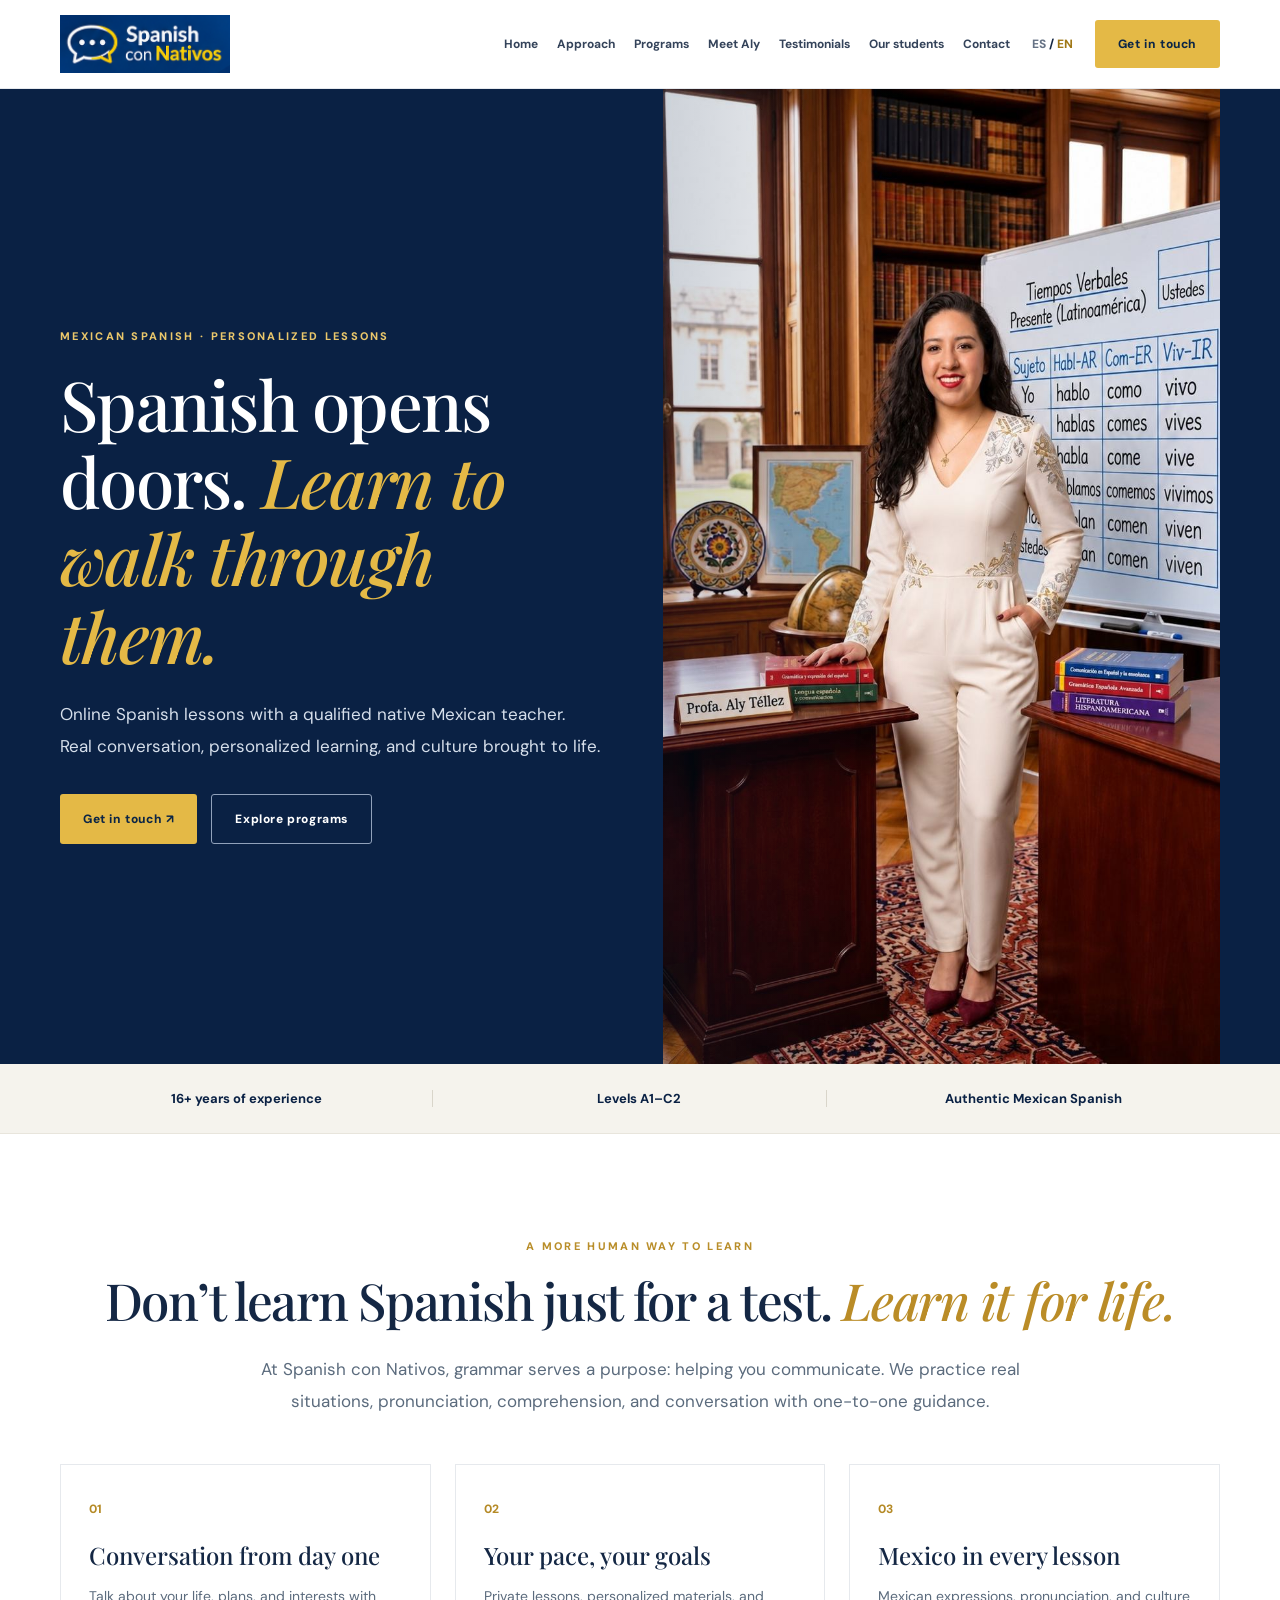
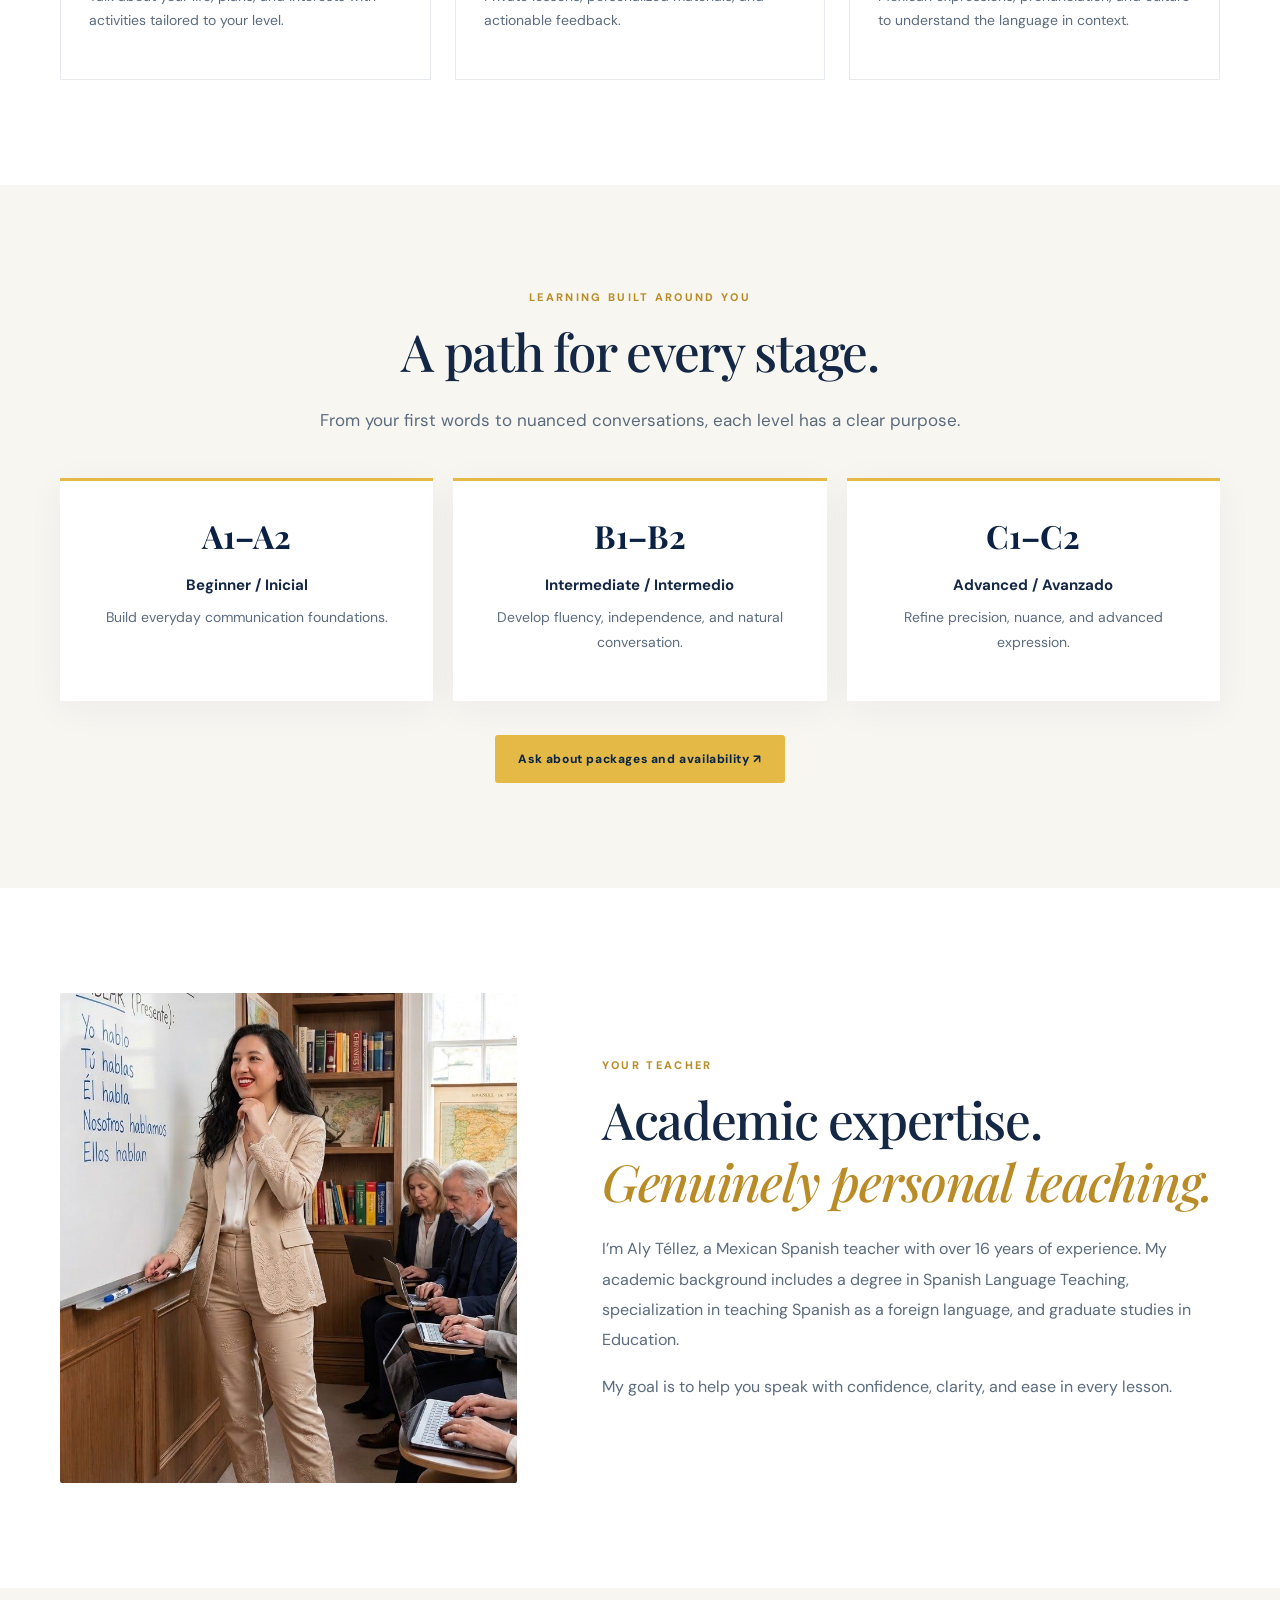
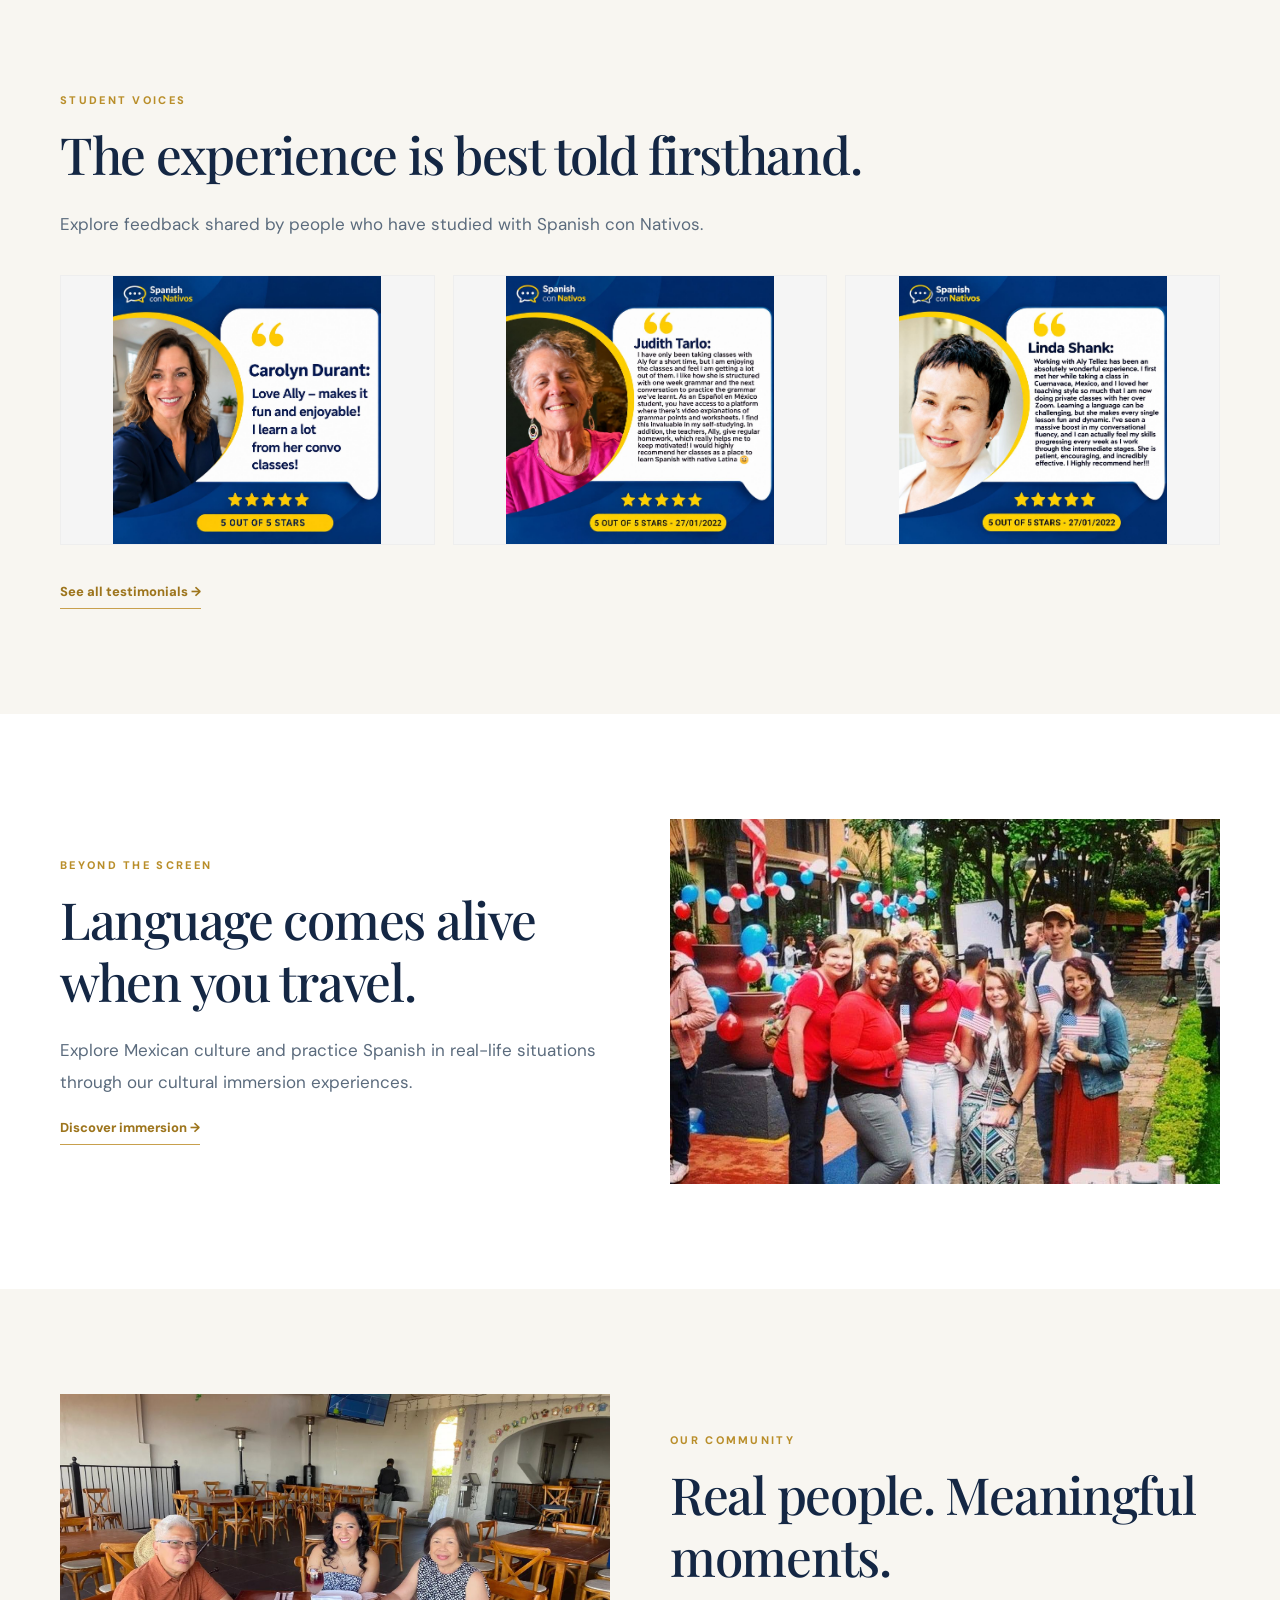
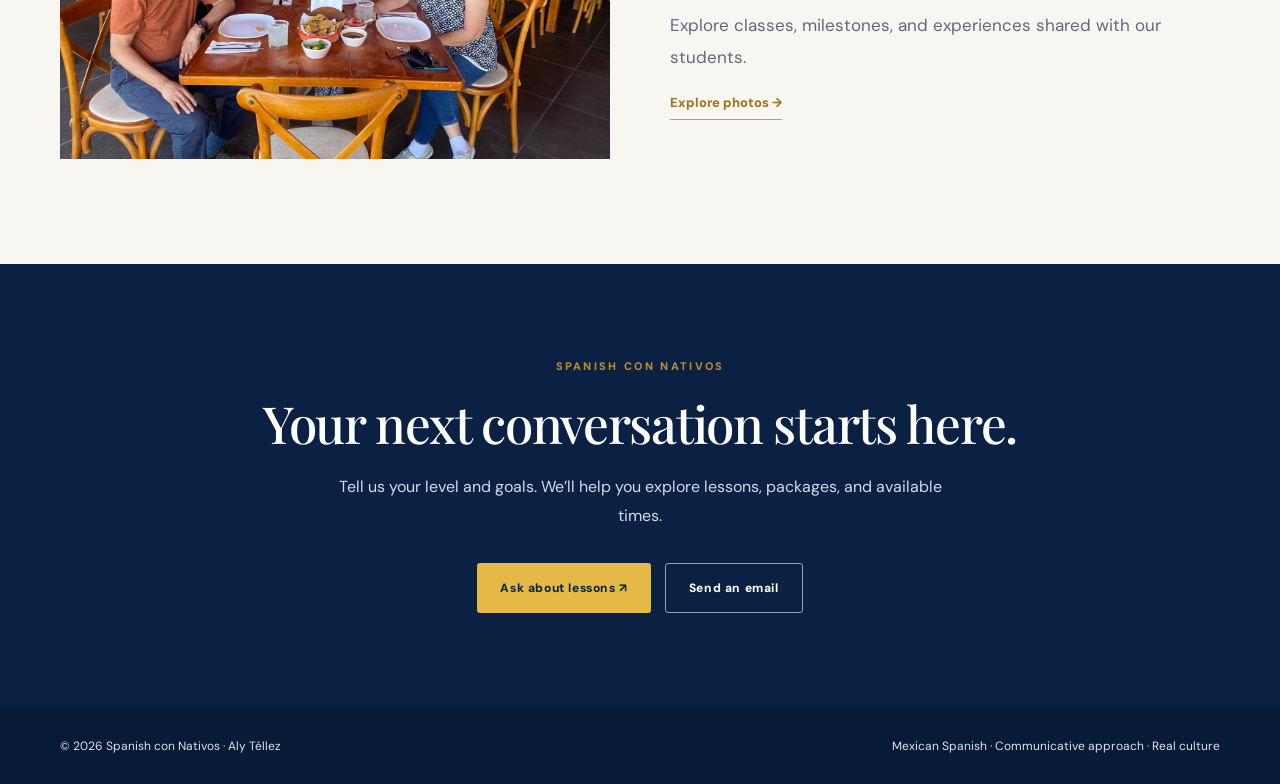
==== commit a9cd6b16: "Add files via upload" ====
--- a/index-en.html
+++ b/index-en.html
@@ -1,102 +1 @@
-<!doctype html>
-<html lang="en">
-<head>
-<meta charset="utf-8"><meta name="viewport" content="width=device-width,initial-scale=1">
-<title>Spanish con Nativos | Aly Téllez</title>
-<meta name="description" content="Spanish con Nativos by Aly Téllez — Spanish classes using the Communicative Method, real conversation, Mexican culture and personalized learning.">
-<link rel="stylesheet" href="styles.css">
-</head>
-<body>
-<nav class="nav"><div class="container nav-inner">
-<a class="brand brand-logo" href="#inicio" aria-label="Spanish con Nativos — inicio"><img src="assets/logo-spanish-con-nativos.png" alt="Spanish con Nativos" width="355" height="120"></a>
-<div class="navlinks"><a href="#inicio">Home</a><a href="#metodo">Method</a><a href="#aly">About Aly</a><a href="#testimonios">Testimonials</a><a href="#niveles">Levels</a><a href="#inmersion">Mexico Immersion</a><a href="#contacto">Contact</a></div>
-<div class="language-switch" aria-label="Language"><a href="index-es.html" lang="es" >ES</a><span> | </span><a href="index-en.html" lang="en" aria-current="page">EN</a></div><a class="cta" href="https://wa.me/527774502398" target="_blank">BOOK YOUR CLASS</a>
-</div></nav>
-
-<header class="hero" id="inicio"><div class="container hero-grid">
-<div><div class="kicker">🇲🇽 REAL SPANISH • COMMUNICATIVE METHOD • CONFIDENCE</div>
-<h1>Speak Spanish with <em>confidence.</em></h1>
-<p>Learn Spanish in a practical, natural and personalized way. Through the <strong>Communicative Method</strong>, you use Spanish from the very beginning to understand, express yourself and handle real-life situations.</p>
-<div class="hero-actions"><a class="cta" href="https://wa.me/527774502398" target="_blank">BOOK YOUR CLASS →</a><a class="secondary" href="#metodo">DISCOVER THE METHOD</a></div>
-<div class="trust"><div><b>16+</b>years of experience</div><div><b>A1–C2</b>all levels</div><div><b>100%</b>online & personalized</div></div>
-</div><div class="hero-photo"><img src="assets/aly-classroom-1.jpeg" alt="Aly Téllez teaching Spanish"><div class="badge">⭐ 5-STAR LEARNING<small>Real communication. Real confidence.</small></div></div>
-</div></header>
-
-<section class="section" id="metodo"><div class="container">
-<div class="eyebrow">MY METHOD</div><h2>Communicative Method: <em>learn by speaking.</em></h2>
-<p class="lead">The Communicative Method puts communication at the center of learning. Instead of simply memorizing rules, you practice using Spanish to express ideas, handle situations, ask questions, interact and connect with other people.</p>
-<div class="method-highlight"><div class="method-label">HOW DOES IT WORK?</div><p><strong>We learn Spanish to communicate, not simply to study it.</strong> Every class combines comprehension, interaction and speaking practice through activities adapted to your goals, level and real-life situations.</p></div>
-<div class="cards">
-<article class="card"><div class="icon">💬</div><h3>Real Conversations</h3><p>Practice dialogues, questions and answers based on authentic situations so you can respond and express yourself more naturally.</p></article>
-<article class="card"><div class="icon">🌎</div><h3>Spanish in Context</h3><p>Learn vocabulary and structures inside meaningful situations, so you understand when, how and why they are used.</p></article>
-<article class="card"><div class="icon">🎙️</div><h3>Pronunciation & Fluency</h3><p>Work on sounds, rhythm, intonation and clarity while speaking, helping your communication become more natural.</p></article>
-<article class="card"><div class="icon">🇲🇽</div><h3>Mexican Culture</h3><p>Explore expressions, customs and cultural references that help you understand Mexican Spanish and communicate with confidence.</p></article>
-</div>
-<div class="process"><div><b>01</b><strong>Understand</strong><span>Hear and discover useful language.</span></div><div><b>02</b><strong>Practice</strong><span>Interact with guidance and feedback.</span></div><div><b>03</b><strong>Communicate</strong><span>Use Spanish in real situations.</span></div><div><b>04</b><strong>Build confidence</strong><span>Turn practice into confidence.</span></div></div>
-</div></section>
-
-<section class="section alt" id="aly"><div class="container about-grid">
-<div class="photo-stack"><img src="assets/aly-classroom-2.jpeg" alt="Aly Téllez teaching a Spanish class"><img src="assets/aly-classroom-1.jpeg" alt="Aly Téllez in a Spanish classroom"></div>
-<div><div class="eyebrow">ABOUT ALY</div><h2>Experience, training and a method centered on you.</h2>
-<p class="lead">I'm Aly Téllez, a Mexican native Spanish speaker and professional Spanish teacher. I have more than 16 years of experience in education, a Bachelor's Degree in Spanish Language Teaching, a specialization in Teaching Spanish as a Second Language, and Master's Degrees in Education.</p>
-<p>My communicative approach gives every class a practical purpose: helping you <strong>understand more, participate more and speak with greater confidence</strong>. Activities are adapted to your level, interests and goals while keeping the learning experience professional, dynamic and supportive.</p>
-<div class="checks"><div class="check"><span>✓</span>Communication at the center of every class</div><div class="check"><span>✓</span>Guided practice through real-life situations</div><div class="check"><span>✓</span>Correction and feedback to help you progress</div><div class="check"><span>✓</span>Personalized content for your goals</div></div>
-<div class="stats"><div class="stat"><strong>16+</strong>years</div><div class="stat"><strong>A1–C2</strong>levels</div><div class="stat"><strong>🇲🇽</strong>native</div></div>
-</div></div></section>
-
-<section class="section" id="testimonios"><div class="container"><div class="eyebrow">TESTIMONIALS</div><h2>What our students say</h2><p class="lead">Testimonials shared by Spanish con Nativos students, shown in their original language.</p><div class="testimonials-gallery"><figure class="testimonial-image"><img src="assets/testimonio-01.png" alt="Carolyn Durant testimonial" loading="lazy"></figure>
-<figure class="testimonial-image"><img src="assets/testimonio-02.png" alt="Student testimonial 2" loading="lazy"></figure>
-<figure class="testimonial-image"><img src="assets/testimonio-03.jpg" alt="Student testimonial 3" loading="lazy"></figure>
-<figure class="testimonial-image"><img src="assets/testimonio-04.png" alt="Judith Tarlo testimonial" loading="lazy"></figure>
-<figure class="testimonial-image"><img src="assets/testimonio-05.png" alt="Student testimonial 5" loading="lazy"></figure>
-<figure class="testimonial-image"><img src="assets/testimonio-06.jpg" alt="Student testimonial 6" loading="lazy"></figure>
-<figure class="testimonial-image"><img src="assets/testimonio-07.png" alt="Student testimonial 7" loading="lazy"></figure>
-<figure class="testimonial-image"><img src="assets/testimonio-08.jpg" alt="Student testimonial 8" loading="lazy"></figure>
-<figure class="testimonial-image"><img src="assets/testimonio-09.png" alt="Student testimonial 9" loading="lazy"></figure>
-<figure class="testimonial-image"><img src="assets/testimonio-10.png" alt="Linda Shank student testimonial" loading="lazy"></figure></div></div></section>
-
-<section class="section alt" id="niveles"><div class="container"><div class="eyebrow">LEVELS & GOALS</div><h2>The Communicative Method adapts to your level.</h2><p class="lead">Wherever you are starting, activities change according to your needs so you always have opportunities to communicate.</p>
-<div class="levels"><article class="level"><b>A1–A2</b><h3>First Steps</h3><p>Build functional vocabulary, essential structures and useful phrases to begin interacting.</p></article><article class="level"><b>B1–B2</b><h3>Practical Fluency</h3><p>Expand your resources to converse, explain ideas, handle situations and communicate with greater confidence.</p></article><article class="level"><b>C1–C2</b><h3>Advanced Communication</h3><p>Refine accuracy, nuance, spontaneity and natural expression in more complex conversations.</p></article></div>
-<div class="method-highlight compact"><div class="method-label">AT EVERY LEVEL</div><p><strong>Speak, listen, interact and receive feedback.</strong> The goal is to turn what you learn into a tool you can use beyond the classroom.</p></div>
-</div></section>
-
-
-<section class="section immersion" id="inmersion"><div class="container">
-<div class="immersion-grid">
-<div>
-<div class="eyebrow">NEW EXPERIENCE • MEXICO</div>
-<h2>Learn Spanish <em>by living the language.</em></h2>
-<p class="lead">Take your learning beyond the screen with a <strong>Mexico Immersion Trip</strong> designed to help you practice Spanish in real-life situations while experiencing the richness of Mexican culture.</p>
-<p>During the experience, I will help you turn Spanish from a subject into a tool for <strong>conversation, exploration, understanding and connection</strong>. You will put your Spanish into practice while discovering Mexican culture, traditions, food, history and everyday life.</p>
-<div class="immersion-benefits">
-<article><span>💬</span><div><strong>Speak in real-life situations</strong><p>Practice useful conversations during activities, outings and everyday experiences.</p></div></article>
-<article><span>🇲🇽</span><div><strong>Experience Mexico from the inside</strong><p>Discover customs, traditions, food and expressions that bring Mexican Spanish to life.</p></div></article>
-<article><span>🎯</span><div><strong>Get Spanish-language guidance</strong><p>I will help you understand expressions, expand vocabulary and communicate with greater confidence.</p></div></article>
-<article><span>✨</span><div><strong>Turn learning into experience</strong><p>What you practice in class becomes meaningful when you use it to communicate beyond the classroom.</p></div></article>
-</div>
-<a class="cta" href="https://wa.me/527774502398" target="_blank">I WANT INFORMATION →</a>
-</div>
-<div class="immersion-card"><div class="immersion-top">🇲🇽 MEXICO + SPANISH</div><h3>An experience to learn, communicate and connect.</h3><p>Ideal for students who want to practice Spanish while enjoying authentic experiences and discovering Mexico's cultural diversity.</p><div class="immersion-route"><span>PREPARE</span><b>→</b><span>EXPERIENCE</span><b>→</b><span>COMMUNICATE</span></div><small>Upcoming dates and destinations: coming soon.</small></div>
-</div></div></section>
-
-<!-- Cambia data-lang="en" a data-lang="en" para la versión inglesa. Ajusta las rutas de imagen si cambias la carpeta. -->
-<style>
-.scn-gallery{--blue:#103a7b;--yellow:#f6c83e;font-family:Arial,Helvetica,sans-serif;color:#183153;max-width:1160px;margin:64px auto;padding:0 18px}.scn-gallery *{box-sizing:border-box}.scn-gallery .intro{text-align:center;margin:0 auto 28px;max-width:760px}.scn-gallery .eyebrow{color:#b47b00;text-transform:uppercase;font-weight:800;letter-spacing:2px;font-size:12px}.scn-gallery h2{font-size:clamp(29px,4vw,46px);line-height:1.12;color:var(--blue);margin:10px 0}.scn-gallery .lead{font-size:17px;line-height:1.6;color:#506178}.scn-gallery .photos{display:grid;grid-template-columns:repeat(12,1fr);gap:14px}.scn-gallery figure{position:relative;overflow:hidden;border-radius:15px;margin:0;background:#e7e9ef;min-height:220px}.scn-gallery figure:nth-child(1),.scn-gallery figure:nth-child(4){grid-column:span 7;aspect-ratio:1.55}.scn-gallery figure:nth-child(2),.scn-gallery figure:nth-child(3){grid-column:span 5;aspect-ratio:1.05}.scn-gallery figure:nth-child(5),.scn-gallery figure:nth-child(6){grid-column:span 6;aspect-ratio:1.35}.scn-gallery img{width:100%;height:100%;object-fit:cover;display:block;transition:transform .3s}.scn-gallery figure:hover img{transform:scale(1.025)}.scn-gallery figcaption{position:absolute;bottom:0;left:0;right:0;color:white;font-weight:700;padding:34px 16px 15px;background:linear-gradient(transparent,rgba(6,25,54,.82));font-size:15px}.scn-gallery .foot{text-align:center;color:#65738a;font-size:13px;margin:20px 0 0}.scn-gallery button{all:unset;cursor:zoom-in;display:block;width:100%;height:100%}.scn-gallery button:focus-visible{outline:4px solid var(--yellow);outline-offset:-4px}.scn-gallery dialog{border:0;border-radius:14px;padding:12px;background:#fff;max-width:min(95vw,1100px);max-height:95vh}.scn-gallery dialog::backdrop{background:rgba(6,20,40,.85)}.scn-gallery dialog img{max-width:100%;max-height:80vh;width:auto;height:auto;object-fit:contain}.scn-gallery .close{display:block;width:auto;height:auto;float:right;padding:7px 12px;background:var(--blue);color:white;border-radius:8px;cursor:pointer;margin-bottom:8px}.scn-gallery .lang{display:none}.scn-gallery[data-lang="en"] .lang-en,.scn-gallery[data-lang="en"] .lang-es{display:initial}@media(max-width:700px){.scn-gallery .photos{grid-template-columns:1fr 1fr;gap:10px}.scn-gallery figure:nth-child(n){grid-column:span 1;aspect-ratio:3/4;min-height:0}.scn-gallery figure:first-child,.scn-gallery figure:nth-child(4){grid-column:span 2;aspect-ratio:1.55}.scn-gallery figcaption{font-size:12px;padding:25px 10px 10px}}
-</style>
-<section class="scn-gallery" data-lang="en" id="experiencias-scn">
-<div class="intro"><div class="eyebrow">SPANISH CON NATIVOS · EXPERIENCIAS CON ESTUDIANTES</div><h2><span class="lang lang-es">Experiencias reales con nuestros estudiantes</span><span class="lang lang-en">Real Experiences with Our Students</span></h2><p class="lead"><span class="lang lang-es">Aprende español más allá del salón de clases. Descubre momentos, encuentros y experiencias culturales que hemos compartido.</span><span class="lang lang-en">Discover the conversations, connections, and cultural experiences we've shared beyond the classroom.</span></p></div>
-<div class="photos">
-<figure><button type="button" aria-label="Ampliar fotografía 1" onclick="this.closest('.scn-gallery').querySelector('dialog img').src=this.querySelector('img').src;this.closest('.scn-gallery').querySelector('dialog').showModal()"><img loading="lazy" src="assets/experiencia-1.webp" alt="Experiencia compartida con estudiantes, fotografía 1"><figcaption><span class="lang lang-es">Conversaciones y convivencia</span><span class="lang lang-en">Conversations and connection</span></figcaption></button></figure>
-<figure><button type="button" aria-label="Ampliar fotografía 2" onclick="this.closest('.scn-gallery').querySelector('dialog img').src=this.querySelector('img').src;this.closest('.scn-gallery').querySelector('dialog').showModal()"><img loading="lazy" src="assets/experiencia-2.webp" alt="Experiencia compartida con estudiantes, fotografía 2"><figcaption><span class="lang lang-es">Recuerdos con estudiantes</span><span class="lang lang-en">Memories with students</span></figcaption></button></figure>
-<figure><button type="button" aria-label="Ampliar fotografía 3" onclick="this.closest('.scn-gallery').querySelector('dialog img').src=this.querySelector('img').src;this.closest('.scn-gallery').querySelector('dialog').showModal()"><img loading="lazy" src="assets/experiencia-3.webp" alt="Experiencia compartida con estudiantes, fotografía 3"><figcaption><span class="lang lang-es">Compartiendo experiencias</span><span class="lang lang-en">Sharing experiences</span></figcaption></button></figure>
-<figure><button type="button" aria-label="Ampliar fotografía 4" onclick="this.closest('.scn-gallery').querySelector('dialog img').src=this.querySelector('img').src;this.closest('.scn-gallery').querySelector('dialog').showModal()"><img loading="lazy" src="assets/experiencia-4.webp" alt="Experiencia compartida con estudiantes, fotografía 4"><figcaption><span class="lang lang-es">Celebrando logros</span><span class="lang lang-en">Celebrating milestones</span></figcaption></button></figure>
-<figure><button type="button" aria-label="Ampliar fotografía 5" onclick="this.closest('.scn-gallery').querySelector('dialog img').src=this.querySelector('img').src;this.closest('.scn-gallery').querySelector('dialog').showModal()"><img loading="lazy" src="assets/experiencia-5.webp" alt="Experiencia compartida con estudiantes, fotografía 5"><figcaption><span class="lang lang-es">Encuentros inolvidables</span><span class="lang lang-en">Unforgettable connections</span></figcaption></button></figure>
-<figure><button type="button" aria-label="Ampliar fotografía 6" onclick="this.closest('.scn-gallery').querySelector('dialog img').src=this.querySelector('img').src;this.closest('.scn-gallery').querySelector('dialog').showModal()"><img loading="lazy" src="assets/experiencia-6.webp" alt="Experiencia compartida con estudiantes, fotografía 6"><figcaption><span class="lang lang-es">Momentos culturales</span><span class="lang lang-en">Cultural moments</span></figcaption></button></figure>
-</div>
-<p class="foot"><span class="lang lang-es">Momentos reales de experiencias anteriores con estudiantes.</span><span class="lang lang-en">Real moments from past experiences with students.</span></p>
-<dialog onclick="if(event.target===this)this.close()"><button type="button" class="close" onclick="this.closest('dialog').close()">✕</button><img alt="Fotografía ampliada"></dialog>
-</section>
-
-<section class="section" id="contacto"><div class="container"><div class="contact"><div><div class="eyebrow" style="color:#FFD967">SPANISH CON NATIVOS</div><h2>Ready to start communicating?</h2><p>Take the next step with a Communicative Method class focused on your goals.</p></div><div class="contact-actions"><a class="cta" href="https://wa.me/527774502398" target="_blank">WhatsApp +52 777 450 2398</a><a class="secondary" href="mailto:alejandrajuarez064@gmail.com">alejandrajuarez064@gmail.com</a></div></div></div></section>
-<footer><div class="container footer-inner"><div>SPANISH CON NATIVOS • BY ALY TÉLLEZ</div><div>Learn • Communicate • Connect</div></div></footer>
-</body></html>
+<!doctype html><html lang="en"><head><meta charset="utf-8"><meta name="viewport" content="width=device-width, initial-scale=1"><meta name="description" content="Spanish con Nativos — personalized Mexican Spanish lessons, communicative teaching and cultural experiences."><title>Online Spanish Lessons | Spanish con Nativos</title><link rel="stylesheet" href="premium.css"></head><body><nav class="site-nav"><div class="wrap nav-content"><a class="logo" href="index-en.html" aria-label="Spanish con Nativos"><img src="assets/logo-spanish-con-nativos.png" alt="Spanish con Nativos"></a><button class="menu-toggle" aria-expanded="false" aria-controls="site-links" onclick="let e=document.getElementById('site-links');let x=e.classList.toggle('open');this.setAttribute('aria-expanded',x)">☰ Menu</button><div class="nav-items" id="site-links"><a href="index-en.html">Home</a><a href="index-en.html#metodo">Approach</a><a href="index-en.html#programas">Programs</a><a href="index-en.html#aly">Meet Aly</a><a href="testimonials-en.html">Testimonials</a><a href="students-en.html">Our students</a><a href="index-en.html#contacto">Contact</a></div><div class="lang"><a href="index.html" >ES</a> / <a href="index-en.html" aria-current="page">EN</a></div><a class="nav-cta" href="https://wa.me/527774502398" target="_blank" rel="noopener">Get in touch</a></div></nav><main><header class="hero" id="inicio"><div class="wrap hero-grid"><div class="hero-content"><div class="eyebrow">MEXICAN SPANISH · PERSONALIZED LESSONS</div><h1>Spanish opens doors. <em>Learn to walk through them.</em></h1><p>Online Spanish lessons with a qualified native Mexican teacher. Real conversation, personalized learning, and culture brought to life.</p><div class="hero-actions"><a class="button" href="https://wa.me/527774502398" target="_blank" rel="noopener">Get in touch ↗</a><a class="button button-outline" href="#programas">Explore programs</a></div></div><div class="hero-image"><img src="assets/aly-classroom-1.jpg" alt="Aly Téllez, Spanish teacher" fetchpriority="high"></div></div></header><div class="proof"><div class="wrap proof-grid"><div>16+ years of experience</div><div>Levels A1–C2</div><div>Authentic Mexican Spanish</div></div></div><section class="section" id="metodo"><div class="wrap"><div class="center"><div class="eyebrow">A MORE HUMAN WAY TO LEARN</div><h2>Don’t learn Spanish just for a test. <em>Learn it for life.</em></h2><p class="section-lead">At Spanish con Nativos, grammar serves a purpose: helping you communicate. We practice real situations, pronunciation, comprehension, and conversation with one-to-one guidance.</p></div><div class="features"><article class="feature"><span class="feature-num">01</span><h3>Conversation from day one</h3><p>Talk about your life, plans, and interests with activities tailored to your level.</p></article><article class="feature"><span class="feature-num">02</span><h3>Your pace, your goals</h3><p>Private lessons, personalized materials, and actionable feedback.</p></article><article class="feature"><span class="feature-num">03</span><h3>Mexico in every lesson</h3><p>Mexican expressions, pronunciation, and culture to understand the language in context.</p></article></div></div></section><section class="section cream" id="programas"><div class="wrap center"><div class="eyebrow">LEARNING BUILT AROUND YOU</div><h2>A path for every stage.</h2><p class="section-lead">From your first words to nuanced conversations, each level has a clear purpose.</p><div class="levels"><article class="level"><strong>A1–A2</strong><h3>Beginner / Inicial</h3><p>Build everyday communication foundations.</p></article><article class="level"><strong>B1–B2</strong><h3>Intermediate / Intermedio</h3><p>Develop fluency, independence, and natural conversation.</p></article><article class="level"><strong>C1–C2</strong><h3>Advanced / Avanzado</h3><p>Refine precision, nuance, and advanced expression.</p></article></div><a class="button" href="https://wa.me/527774502398" target="_blank" rel="noopener">Ask about packages and availability ↗</a></div></section><section class="section" id="aly"><div class="wrap teacher"><img src="assets/aly-academic-expertise.jpeg" alt="Aly Téllez teaching Spanish" loading="lazy"><div><div class="eyebrow">YOUR TEACHER</div><h2>Academic expertise. <em>Genuinely personal teaching.</em></h2><p class="section-lead">I’m Aly Téllez, a Mexican Spanish teacher with over 16 years of experience. My academic background includes a degree in Spanish Language Teaching, specialization in teaching Spanish as a foreign language, and graduate studies in Education.</p><p class="section-lead">My goal is to help you speak with confidence, clarity, and ease in every lesson.</p></div></div></section><section class="section cream"><div class="wrap"><div class="eyebrow">STUDENT VOICES</div><h2>The experience is best told firsthand.</h2><p class="section-lead">Explore feedback shared by people who have studied with Spanish con Nativos.</p><div class="test-preview"><img src="assets/testimonio-01.jpg" alt="Student testimonial" loading="lazy"><img src="assets/testimonio-04.jpg" alt="Student testimonial" loading="lazy"><img src="assets/testimonio-10.jpg" alt="Student testimonial" loading="lazy"></div><a class="link-arrow" href="testimonials-en.html">See all testimonials →</a></div></section><section class="section"><div class="wrap showcase"><div><div class="eyebrow">BEYOND THE SCREEN</div><h2>Language comes alive when you travel.</h2><p class="section-lead">Explore Mexican culture and practice Spanish in real-life situations through our cultural immersion experiences.</p><a class="link-arrow" href="immersion-en.html">Discover immersion →</a></div><img src="assets/immersion-usa-group.jpg" alt="Cultural immersion experience" loading="lazy"></div></section><section class="section cream"><div class="wrap showcase"><img src="assets/experiencia-20.jpg" alt="Spanish con Nativos students" loading="lazy"><div><div class="eyebrow">OUR COMMUNITY</div><h2>Real people. Meaningful moments.</h2><p class="section-lead">Explore classes, milestones, and experiences shared with our students.</p><a class="link-arrow" href="students-en.html">Explore photos →</a></div></div></section><section class="cta-section" id="contacto"><div class="wrap"><div class="eyebrow">SPANISH CON NATIVOS</div><h2>Your next conversation starts here.</h2><p>Tell us your level and goals. We’ll help you explore lessons, packages, and available times.</p><div class="hero-actions" style="justify-content:center"><a class="button" href="https://wa.me/527774502398" target="_blank" rel="noopener">Ask about lessons ↗</a><a class="button button-outline" href="mailto:alejandrajuarez064@gmail.com">Send an email</a></div></div></section></main><footer class="footer"><div class="wrap footer-inner"><span>© 2026 Spanish con Nativos · Aly Téllez</span><span>Mexican Spanish · Communicative approach · Real culture</span></div></footer></body></html>
--- a/premium.css
+++ b/premium.css
@@ -0,0 +1,5 @@
+@import url('https://fonts.googleapis.com/css2?family=DM+Sans:wght@400;500;600;700&family=Playfair+Display:ital,wght@0,500;0,600;1,500&display=swap');
+:root{--navy:#0a2144;--navy2:#143660;--gold:#e4b946;--ink:#142744;--muted:#5b6b7d;--cream:#f8f6f1;--line:#e6e9ed}*{box-sizing:border-box}html{scroll-behavior:smooth}body{margin:0;color:var(--ink);font-family:'DM Sans',Arial,sans-serif;background:white}a{text-decoration:none;color:inherit}img{max-width:100%;display:block}.wrap{width:min(1160px,calc(100% - 44px));margin:auto}.site-nav{position:sticky;top:0;z-index:40;background:rgba(255,255,255,.97);border-bottom:1px solid var(--line);backdrop-filter:blur(15px)}.nav-content{display:flex;align-items:center;gap:22px;min-height:88px}.logo img{width:170px;height:70px;object-fit:contain}.nav-items{display:flex;align-items:center;gap:19px;margin-left:auto}.nav-items a{font-size:12px;font-weight:700;color:#34435a;white-space:nowrap}.nav-items a:hover,.nav-items a:focus{color:#b58b26}.lang{font-size:12px;font-weight:800;white-space:nowrap}.lang a{opacity:.65}.lang a[aria-current]{color:#a07816;opacity:1}.nav-cta,.button{display:inline-flex;align-items:center;justify-content:center;background:var(--gold);color:#0b2546;font-size:12px;font-weight:800;letter-spacing:.05em;padding:16px 23px;border-radius:3px;transition:transform .2s,background .2s}.nav-cta:hover,.button:hover{background:#f0c95f;transform:translateY(-2px)}.nav-cta{white-space:nowrap}.menu-toggle{display:none}.hero{background:var(--navy);color:#fff;overflow:hidden}.hero-grid{display:grid;grid-template-columns:1.04fr .96fr;min-height:650px}.hero-content{padding:105px 60px 85px 0;align-self:center}.eyebrow{font-size:11px;font-weight:800;letter-spacing:.21em;text-transform:uppercase;color:#b98e2a}.hero .eyebrow{color:#eac76b}h1,h2,h3,p{margin-top:0}h1,h2,.display{font-family:'Playfair Display',Georgia,serif;font-weight:500;letter-spacing:-.025em}h1{font-size:clamp(47px,5.4vw,78px);line-height:1.12;margin:22px 0 25px}h1 em,h2 em{font-weight:500;color:var(--gold)}.hero p{font-size:17px;line-height:1.85;color:#d6dfeb;max-width:540px}.hero-actions{display:flex;gap:14px;flex-wrap:wrap;margin-top:32px}.button-outline{border:1px solid #91a2bb;color:white;background:transparent}.button-outline:hover{background:#fff;color:var(--navy)}.hero-image{position:relative;min-height:500px}.hero-image img{width:100%;height:100%;object-fit:cover;object-position:center}.hero-image:after{content:'';position:absolute;inset:0;background:linear-gradient(90deg,rgba(10,33,68,.20),transparent 45%)}.proof{background:#f5f3ed;border-bottom:1px solid #e8e5dc}.proof-grid{display:grid;grid-template-columns:repeat(3,1fr);gap:20px;padding:26px 0}.proof-grid div{text-align:center;font-size:13px;font-weight:700;color:var(--navy);border-right:1px solid #d9d5ca}.proof-grid div:last-child{border:0}.section{padding:105px 0}.section.cream{background:var(--cream)}.center{text-align:center}.section h2{font-size:clamp(36px,4vw,55px);line-height:1.2;margin:17px 0 22px}.section h2 em{color:#ba8c27}.section-lead{font-size:17px;line-height:1.9;color:var(--muted);max-width:760px}.center .section-lead{margin:0 auto}.features{display:grid;grid-template-columns:repeat(3,1fr);gap:24px;margin-top:46px}.feature{padding:32px 28px;border:1px solid var(--line);background:#fff}.feature-num{font-size:12px;font-weight:800;color:#b58a26}.feature h3{font-family:'Playfair Display',Georgia,serif;font-size:24px;font-weight:500;margin:21px 0 13px}.feature p,.level p{color:var(--muted);line-height:1.75;font-size:14px}.levels{display:grid;grid-template-columns:repeat(3,1fr);gap:20px;margin:42px 0 34px}.level{padding:33px;background:white;border-top:3px solid var(--gold);box-shadow:0 8px 35px rgba(16,42,74,.05)}.level strong{font-family:'Playfair Display',Georgia,serif;font-size:32px;color:var(--navy)}.level h3{font-size:15px;margin:18px 0 10px}.teacher{display:grid;grid-template-columns:.85fr 1.15fr;gap:85px;align-items:center}.teacher img{height:490px;width:100%;object-fit:cover;border-radius:2px}.teacher .section-lead{font-size:16px}.link-arrow{display:inline-flex;gap:10px;align-items:center;color:#9d751d;font-weight:800;font-size:13px;border-bottom:1px solid #c8a04d;padding-bottom:8px}.showcase{display:grid;grid-template-columns:1fr 1fr;align-items:center;gap:60px}.showcase img{height:365px;width:100%;object-fit:cover}.test-preview{display:grid;grid-template-columns:repeat(3,1fr);gap:18px;margin:35px 0}.test-preview img{width:100%;height:270px;object-fit:contain;background:#f5f5f5;border:1px solid #eee}.mini{font-size:13px;color:var(--muted);line-height:1.6}.cta-section{background:var(--navy);color:white;padding:95px 0;text-align:center}.cta-section h2{font-size:clamp(36px,4vw,54px);margin:16px auto;max-width:760px}.cta-section p{max-width:610px;margin:0 auto 28px;color:#d2dce9;line-height:1.8}.footer{background:#071a36;color:#dce4ed;padding:30px 0}.footer-inner{display:flex;justify-content:space-between;gap:15px;font-size:12px}.subhero{background:var(--navy);color:#fff;padding:95px 0}.subhero h1{font-size:clamp(40px,5vw,66px)}.subhero p{color:#d6dfeb;font-size:17px;max-width:750px;line-height:1.8}.test-grid{display:grid;grid-template-columns:repeat(3,1fr);gap:18px}.test-grid img{width:100%;height:350px;object-fit:contain;background:#f8f8f8;border:1px solid #eee}.immers-list{display:grid;grid-template-columns:repeat(2,1fr);gap:16px;margin:32px 0}.immers-list div{padding:22px;background:#f8f6f1;border-left:3px solid var(--gold)}@media(max-width:1100px){.nav-items{gap:11px}.nav-items a{font-size:11px}.nav-cta{padding:13px}.logo img{width:130px}}@media(max-width:860px){.nav-content{min-height:72px;flex-wrap:wrap}.logo img{width:130px;height:60px}.menu-toggle{display:block;margin-left:auto;background:transparent;border:1px solid #d7dce2;padding:9px 13px;font-size:13px;font-weight:700;color:var(--navy);cursor:pointer}.nav-items{display:none;order:5;width:100%;margin:0;padding:10px 0 20px;flex-direction:column;align-items:flex-start;gap:16px}.nav-items.open{display:flex}.nav-cta{display:none}.hero-grid,.teacher,.showcase{grid-template-columns:1fr}.hero-content{padding:75px 0}.hero-image{min-height:360px;max-height:450px}.hero-image img{height:420px}.section{padding:72px 0}.features,.levels,.test-preview,.test-grid{grid-template-columns:1fr 1fr}.teacher{gap:35px}.teacher img{height:400px}.showcase{gap:25px}}@media(max-width:560px){.wrap{width:min(100% - 32px,1160px)}.hero-content{padding:58px 0}.hero-image{min-height:290px}.hero-image img{height:320px}.proof-grid{grid-template-columns:1fr;gap:0;padding:12px 0}.proof-grid div{border:0;border-bottom:1px solid #dedad0;padding:11px}.proof-grid div:last-child{border:0}.features,.levels,.test-preview,.test-grid,.immers-list{grid-template-columns:1fr}.test-preview img{height:300px}.section h2{font-size:36px}.footer-inner{flex-direction:column}.teacher img{height:320px}}
+
+/* Show the complete immersion photograph without cropping */
+.immersion-photo img { object-fit: contain; background: #f8f6f1; }
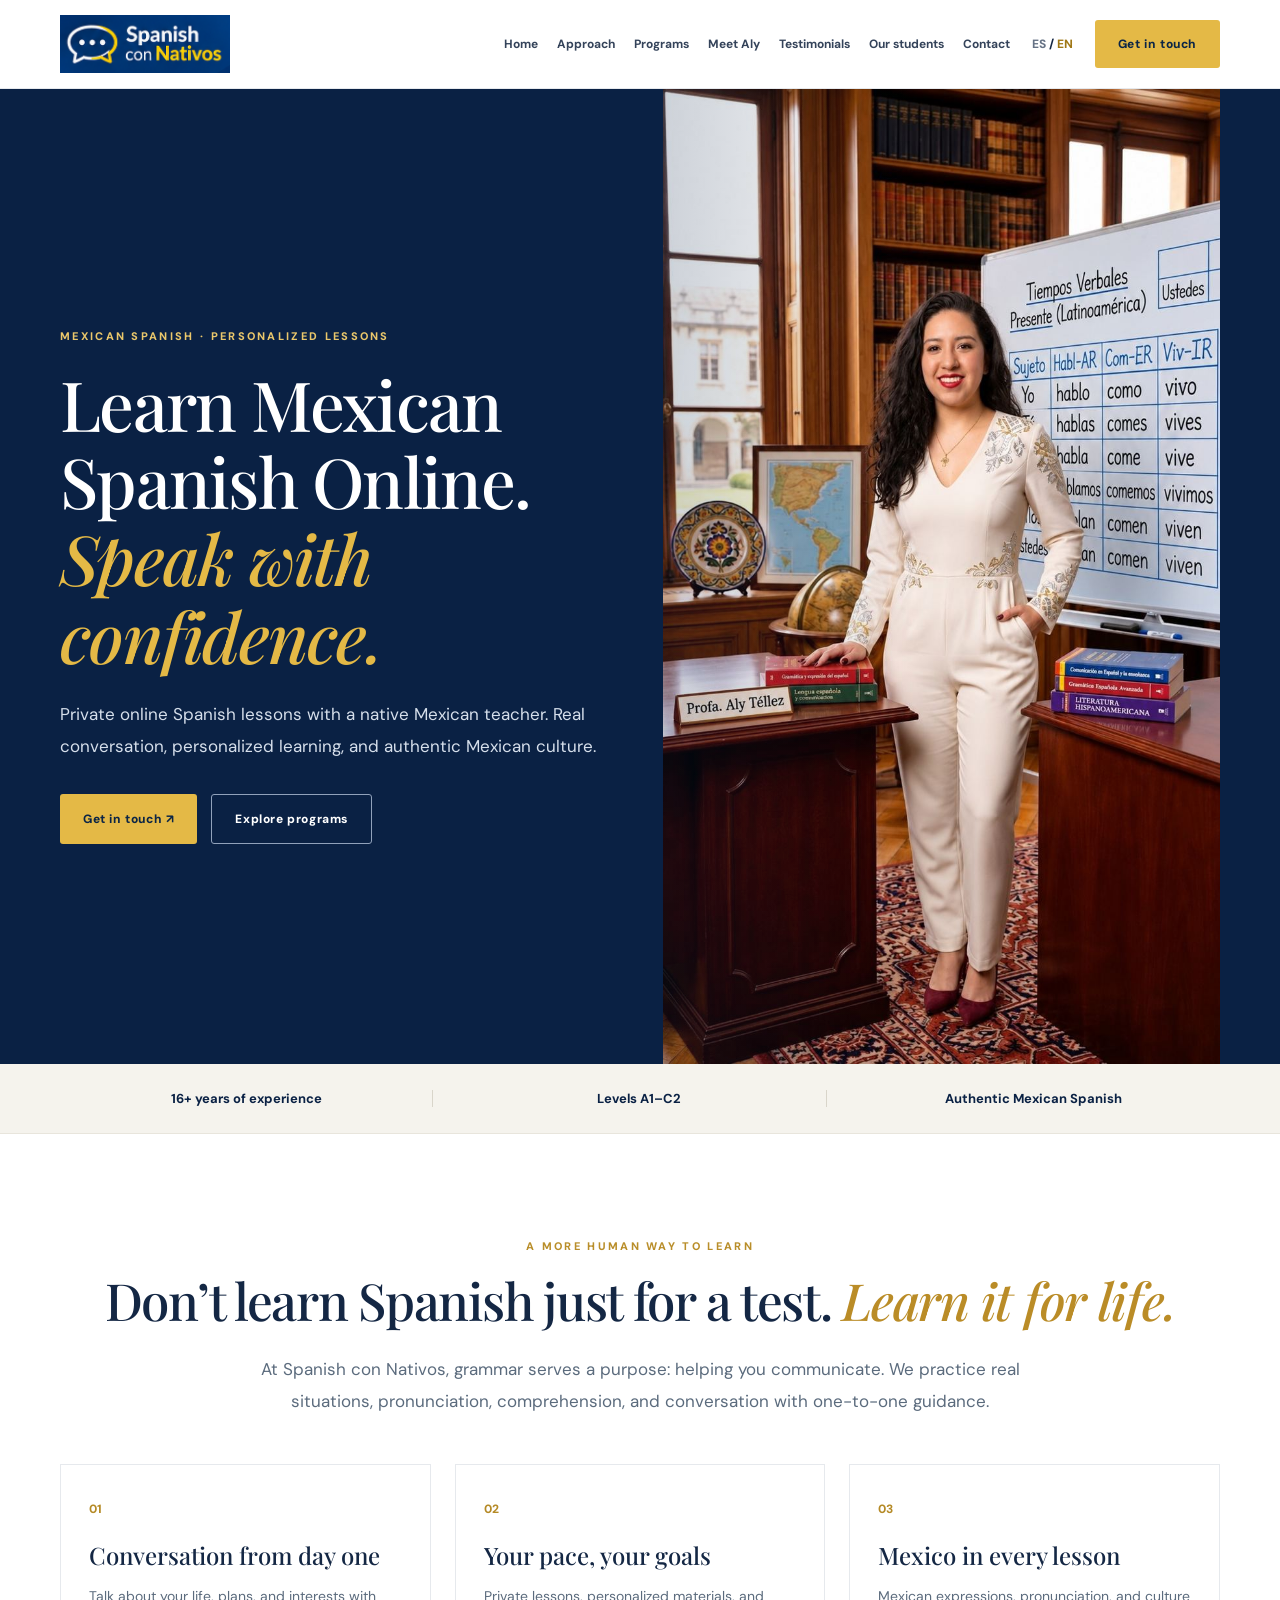
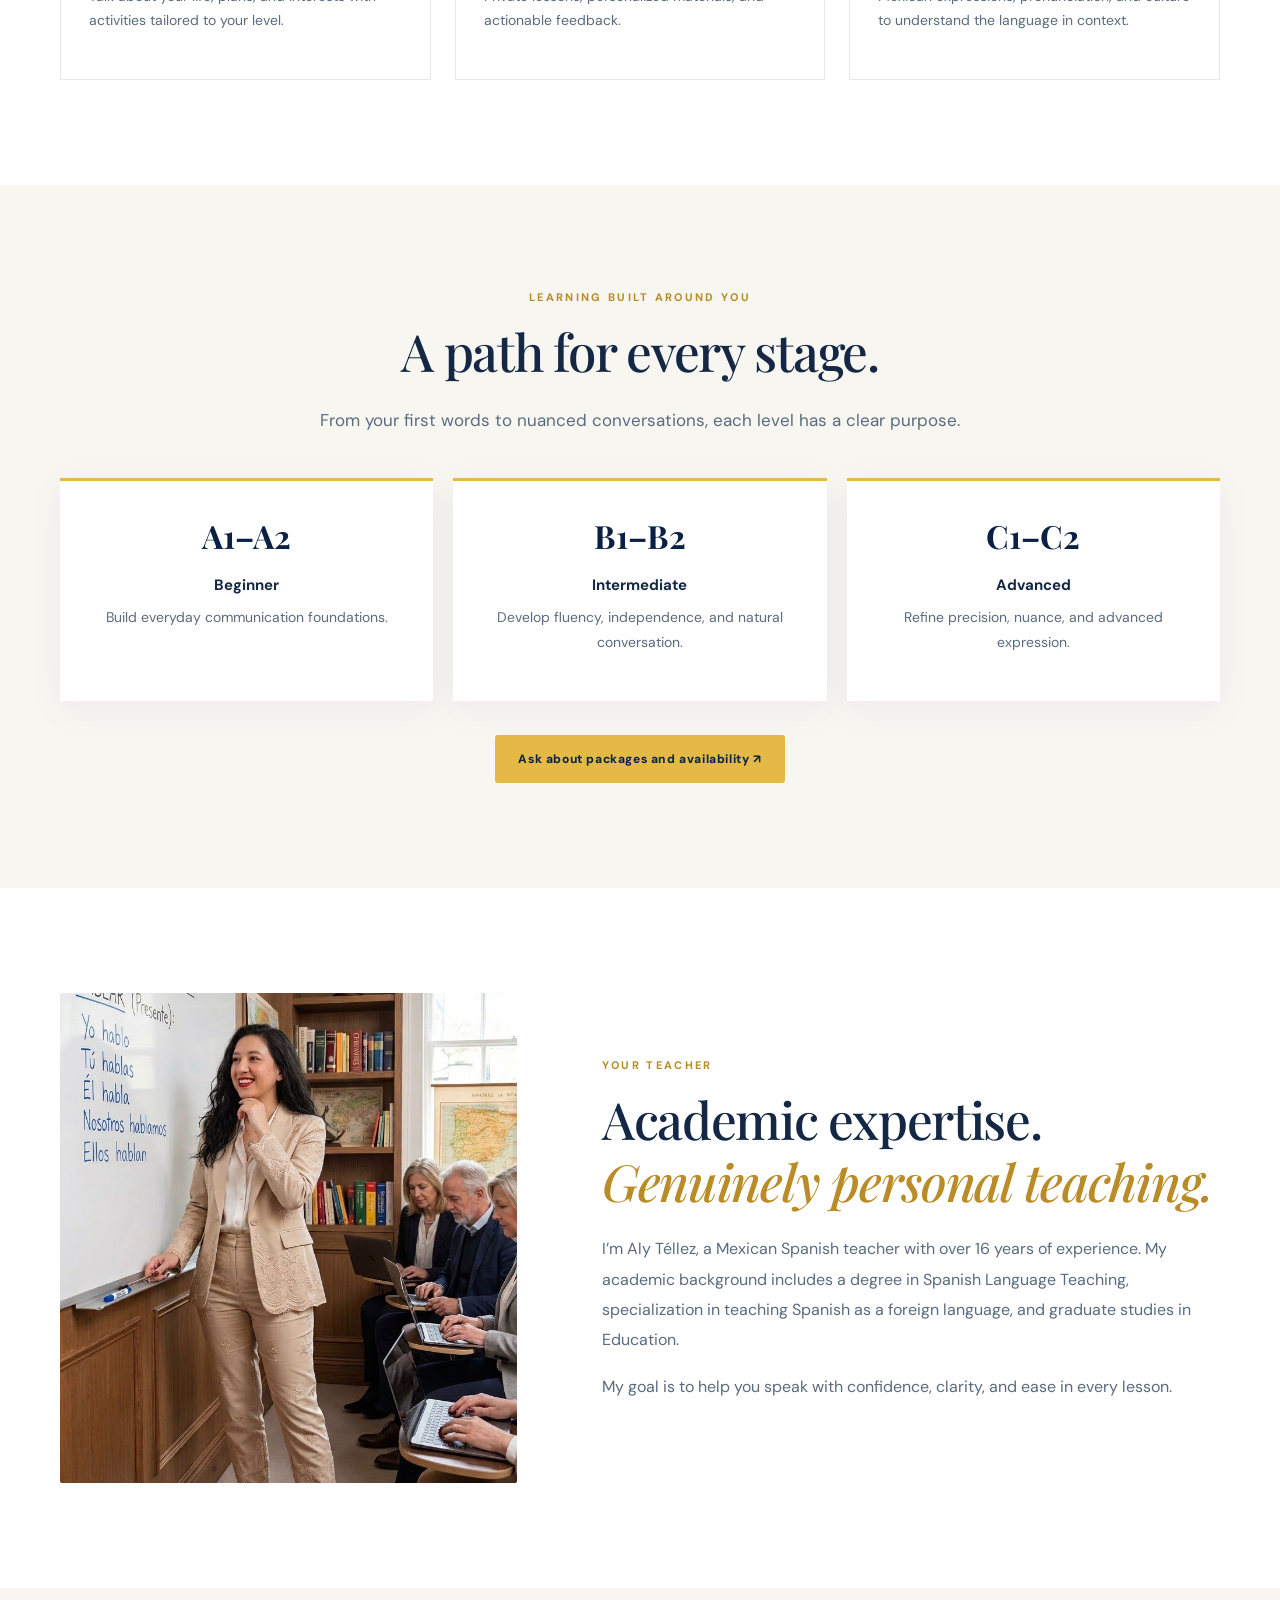
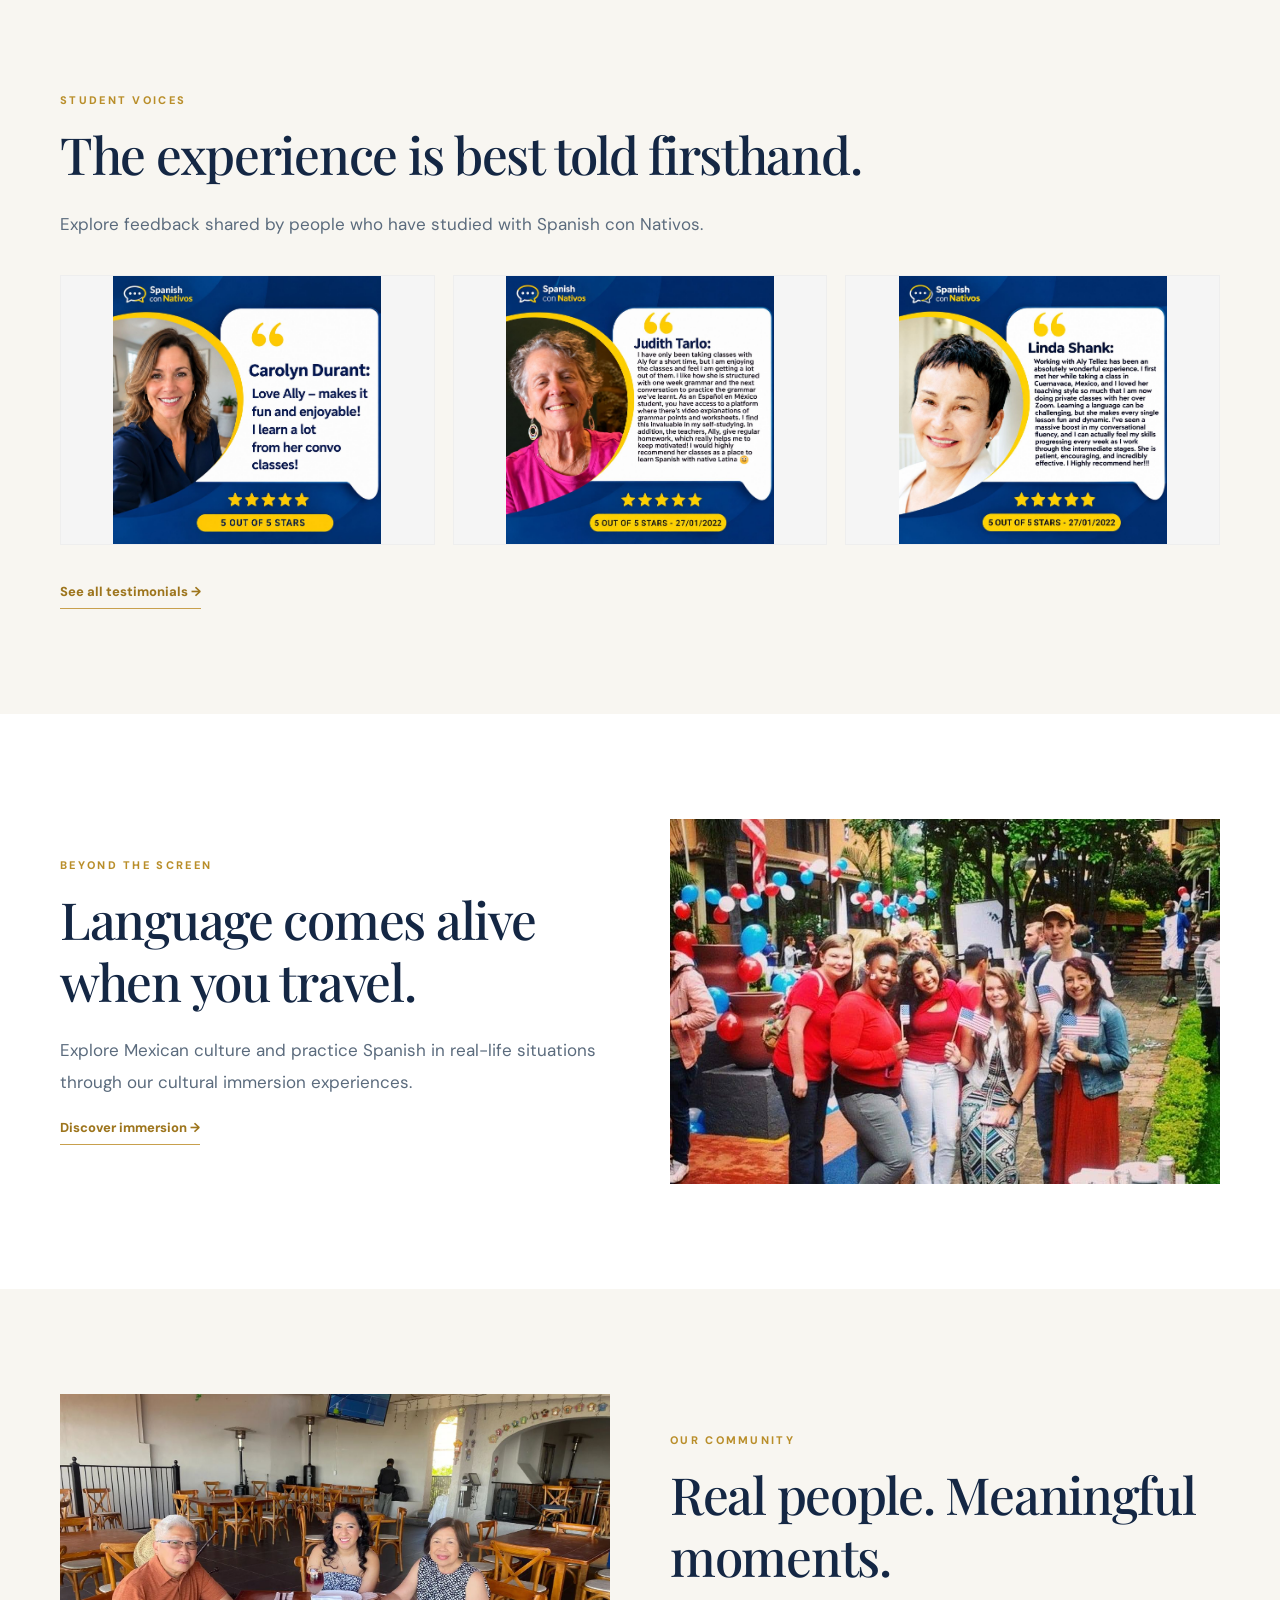
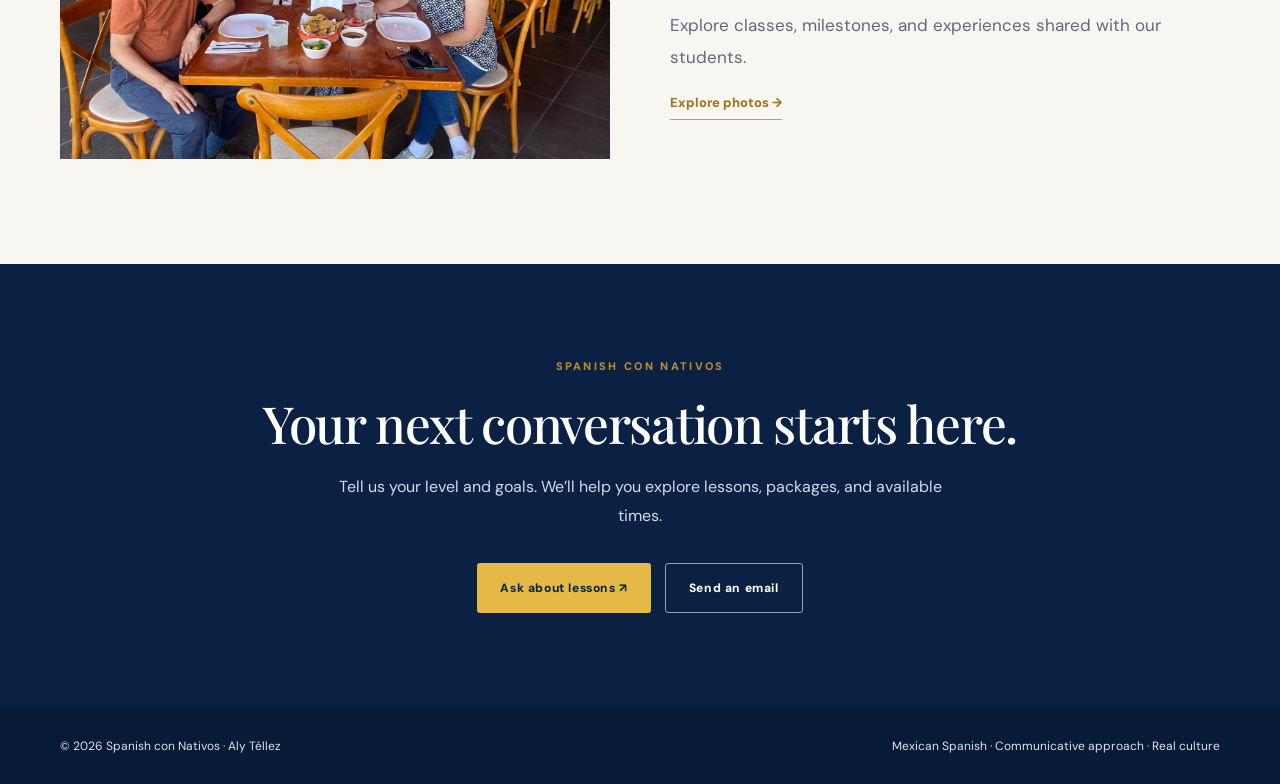
==== commit a36971e0: "Add files via upload" ====
--- a/index-en.html
+++ b/index-en.html
@@ -1 +1,9 @@
-<!doctype html><html lang="en"><head><meta charset="utf-8"><meta name="viewport" content="width=device-width, initial-scale=1"><meta name="description" content="Spanish con Nativos — personalized Mexican Spanish lessons, communicative teaching and cultural experiences."><title>Online Spanish Lessons | Spanish con Nativos</title><link rel="stylesheet" href="premium.css"></head><body><nav class="site-nav"><div class="wrap nav-content"><a class="logo" href="index-en.html" aria-label="Spanish con Nativos"><img src="assets/logo-spanish-con-nativos.png" alt="Spanish con Nativos"></a><button class="menu-toggle" aria-expanded="false" aria-controls="site-links" onclick="let e=document.getElementById('site-links');let x=e.classList.toggle('open');this.setAttribute('aria-expanded',x)">☰ Menu</button><div class="nav-items" id="site-links"><a href="index-en.html">Home</a><a href="index-en.html#metodo">Approach</a><a href="index-en.html#programas">Programs</a><a href="index-en.html#aly">Meet Aly</a><a href="testimonials-en.html">Testimonials</a><a href="students-en.html">Our students</a><a href="index-en.html#contacto">Contact</a></div><div class="lang"><a href="index.html" >ES</a> / <a href="index-en.html" aria-current="page">EN</a></div><a class="nav-cta" href="https://wa.me/527774502398" target="_blank" rel="noopener">Get in touch</a></div></nav><main><header class="hero" id="inicio"><div class="wrap hero-grid"><div class="hero-content"><div class="eyebrow">MEXICAN SPANISH · PERSONALIZED LESSONS</div><h1>Spanish opens doors. <em>Learn to walk through them.</em></h1><p>Online Spanish lessons with a qualified native Mexican teacher. Real conversation, personalized learning, and culture brought to life.</p><div class="hero-actions"><a class="button" href="https://wa.me/527774502398" target="_blank" rel="noopener">Get in touch ↗</a><a class="button button-outline" href="#programas">Explore programs</a></div></div><div class="hero-image"><img src="assets/aly-classroom-1.jpg" alt="Aly Téllez, Spanish teacher" fetchpriority="high"></div></div></header><div class="proof"><div class="wrap proof-grid"><div>16+ years of experience</div><div>Levels A1–C2</div><div>Authentic Mexican Spanish</div></div></div><section class="section" id="metodo"><div class="wrap"><div class="center"><div class="eyebrow">A MORE HUMAN WAY TO LEARN</div><h2>Don’t learn Spanish just for a test. <em>Learn it for life.</em></h2><p class="section-lead">At Spanish con Nativos, grammar serves a purpose: helping you communicate. We practice real situations, pronunciation, comprehension, and conversation with one-to-one guidance.</p></div><div class="features"><article class="feature"><span class="feature-num">01</span><h3>Conversation from day one</h3><p>Talk about your life, plans, and interests with activities tailored to your level.</p></article><article class="feature"><span class="feature-num">02</span><h3>Your pace, your goals</h3><p>Private lessons, personalized materials, and actionable feedback.</p></article><article class="feature"><span class="feature-num">03</span><h3>Mexico in every lesson</h3><p>Mexican expressions, pronunciation, and culture to understand the language in context.</p></article></div></div></section><section class="section cream" id="programas"><div class="wrap center"><div class="eyebrow">LEARNING BUILT AROUND YOU</div><h2>A path for every stage.</h2><p class="section-lead">From your first words to nuanced conversations, each level has a clear purpose.</p><div class="levels"><article class="level"><strong>A1–A2</strong><h3>Beginner / Inicial</h3><p>Build everyday communication foundations.</p></article><article class="level"><strong>B1–B2</strong><h3>Intermediate / Intermedio</h3><p>Develop fluency, independence, and natural conversation.</p></article><article class="level"><strong>C1–C2</strong><h3>Advanced / Avanzado</h3><p>Refine precision, nuance, and advanced expression.</p></article></div><a class="button" href="https://wa.me/527774502398" target="_blank" rel="noopener">Ask about packages and availability ↗</a></div></section><section class="section" id="aly"><div class="wrap teacher"><img src="assets/aly-academic-expertise.jpeg" alt="Aly Téllez teaching Spanish" loading="lazy"><div><div class="eyebrow">YOUR TEACHER</div><h2>Academic expertise. <em>Genuinely personal teaching.</em></h2><p class="section-lead">I’m Aly Téllez, a Mexican Spanish teacher with over 16 years of experience. My academic background includes a degree in Spanish Language Teaching, specialization in teaching Spanish as a foreign language, and graduate studies in Education.</p><p class="section-lead">My goal is to help you speak with confidence, clarity, and ease in every lesson.</p></div></div></section><section class="section cream"><div class="wrap"><div class="eyebrow">STUDENT VOICES</div><h2>The experience is best told firsthand.</h2><p class="section-lead">Explore feedback shared by people who have studied with Spanish con Nativos.</p><div class="test-preview"><img src="assets/testimonio-01.jpg" alt="Student testimonial" loading="lazy"><img src="assets/testimonio-04.jpg" alt="Student testimonial" loading="lazy"><img src="assets/testimonio-10.jpg" alt="Student testimonial" loading="lazy"></div><a class="link-arrow" href="testimonials-en.html">See all testimonials →</a></div></section><section class="section"><div class="wrap showcase"><div><div class="eyebrow">BEYOND THE SCREEN</div><h2>Language comes alive when you travel.</h2><p class="section-lead">Explore Mexican culture and practice Spanish in real-life situations through our cultural immersion experiences.</p><a class="link-arrow" href="immersion-en.html">Discover immersion →</a></div><img src="assets/immersion-usa-group.jpg" alt="Cultural immersion experience" loading="lazy"></div></section><section class="section cream"><div class="wrap showcase"><img src="assets/experiencia-20.jpg" alt="Spanish con Nativos students" loading="lazy"><div><div class="eyebrow">OUR COMMUNITY</div><h2>Real people. Meaningful moments.</h2><p class="section-lead">Explore classes, milestones, and experiences shared with our students.</p><a class="link-arrow" href="students-en.html">Explore photos →</a></div></div></section><section class="cta-section" id="contacto"><div class="wrap"><div class="eyebrow">SPANISH CON NATIVOS</div><h2>Your next conversation starts here.</h2><p>Tell us your level and goals. We’ll help you explore lessons, packages, and available times.</p><div class="hero-actions" style="justify-content:center"><a class="button" href="https://wa.me/527774502398" target="_blank" rel="noopener">Ask about lessons ↗</a><a class="button button-outline" href="mailto:alejandrajuarez064@gmail.com">Send an email</a></div></div></section></main><footer class="footer"><div class="wrap footer-inner"><span>© 2026 Spanish con Nativos · Aly Téllez</span><span>Mexican Spanish · Communicative approach · Real culture</span></div></footer></body></html>+<!doctype html><html lang="en"><head><meta charset="utf-8"><meta name="viewport" content="width=device-width, initial-scale=1">
+<meta name="description" content="Learn Mexican Spanish online with personalized private lessons, real conversation and authentic Mexican culture. Native teacher, levels A1–C2.">
+<title>Mexican Spanish Lessons Online | Spanish con Nativos</title>
+
+<link rel="alternate" hreflang="es" href="https://spanishconnativos.github.io/">
+<link rel="alternate" hreflang="en" href="https://spanishconnativos.github.io/index-en.html">
+<link rel="canonical" href="https://spanishconnativos.github.io/index-en.html">
+<meta property="og:type" content="website"><meta property="og:title" content="Mexican Spanish Lessons Online | Spanish con Nativos"><meta property="og:description" content="Private online Mexican Spanish lessons with personalized teaching and authentic conversation."><meta property="og:url" content="https://spanishconnativos.github.io/index-en.html">
+  <link rel="stylesheet" href="premium.css"></head><body><nav class="site-nav"><div class="wrap nav-content"><a class="logo" href="index-en.html" aria-label="Spanish con Nativos"><img src="assets/logo-spanish-con-nativos.png" alt="Spanish con Nativos"></a><button class="menu-toggle" aria-expanded="false" aria-controls="site-links" onclick="let e=document.getElementById('site-links');let x=e.classList.toggle('open');this.setAttribute('aria-expanded',x)">☰ Menu</button><div class="nav-items" id="site-links"><a href="index-en.html">Home</a><a href="index-en.html#metodo">Approach</a><a href="index-en.html#programas">Programs</a><a href="index-en.html#aly">Meet Aly</a><a href="testimonials-en.html">Testimonials</a><a href="students-en.html">Our students</a><a href="index-en.html#contacto">Contact</a></div><div class="lang"><a href="index.html" >ES</a> / <a href="index-en.html" aria-current="page">EN</a></div><a class="nav-cta" href="https://wa.me/527774502398" target="_blank" rel="noopener">Get in touch</a></div></nav><main><header class="hero" id="inicio"><div class="wrap hero-grid"><div class="hero-content"><div class="eyebrow">MEXICAN SPANISH · PERSONALIZED LESSONS</div><h1>Learn Mexican Spanish Online. <em>Speak with confidence.</em></h1><p>Private online Spanish lessons with a native Mexican teacher. Real conversation, personalized learning, and authentic Mexican culture.</p><div class="hero-actions"><a class="button" href="https://wa.me/527774502398" target="_blank" rel="noopener">Get in touch ↗</a><a class="button button-outline" href="#programas">Explore programs</a></div></div><div class="hero-image"><img src="assets/aly-classroom-1.jpg" alt="Aly Téllez, Spanish teacher" fetchpriority="high"></div></div></header><div class="proof"><div class="wrap proof-grid"><div>16+ years of experience</div><div>Levels A1–C2</div><div>Authentic Mexican Spanish</div></div></div><section class="section" id="metodo"><div class="wrap"><div class="center"><div class="eyebrow">A MORE HUMAN WAY TO LEARN</div><h2>Don’t learn Spanish just for a test. <em>Learn it for life.</em></h2><p class="section-lead">At Spanish con Nativos, grammar serves a purpose: helping you communicate. We practice real situations, pronunciation, comprehension, and conversation with one-to-one guidance.</p></div><div class="features"><article class="feature"><span class="feature-num">01</span><h3>Conversation from day one</h3><p>Talk about your life, plans, and interests with activities tailored to your level.</p></article><article class="feature"><span class="feature-num">02</span><h3>Your pace, your goals</h3><p>Private lessons, personalized materials, and actionable feedback.</p></article><article class="feature"><span class="feature-num">03</span><h3>Mexico in every lesson</h3><p>Mexican expressions, pronunciation, and culture to understand the language in context.</p></article></div></div></section><section class="section cream" id="programas"><div class="wrap center"><div class="eyebrow">LEARNING BUILT AROUND YOU</div><h2>A path for every stage.</h2><p class="section-lead">From your first words to nuanced conversations, each level has a clear purpose.</p><div class="levels"><article class="level"><strong>A1–A2</strong><h3>Beginner</h3><p>Build everyday communication foundations.</p></article><article class="level"><strong>B1–B2</strong><h3>Intermediate</h3><p>Develop fluency, independence, and natural conversation.</p></article><article class="level"><strong>C1–C2</strong><h3>Advanced</h3><p>Refine precision, nuance, and advanced expression.</p></article></div><a class="button" href="https://wa.me/527774502398" target="_blank" rel="noopener">Ask about packages and availability ↗</a></div></section><section class="section" id="aly"><div class="wrap teacher"><img src="assets/aly-academic-expertise.jpeg" alt="Aly Téllez teaching Spanish" loading="lazy"><div><div class="eyebrow">YOUR TEACHER</div><h2>Academic expertise. <em>Genuinely personal teaching.</em></h2><p class="section-lead">I’m Aly Téllez, a Mexican Spanish teacher with over 16 years of experience. My academic background includes a degree in Spanish Language Teaching, specialization in teaching Spanish as a foreign language, and graduate studies in Education.</p><p class="section-lead">My goal is to help you speak with confidence, clarity, and ease in every lesson.</p></div></div></section><section class="section cream"><div class="wrap"><div class="eyebrow">STUDENT VOICES</div><h2>The experience is best told firsthand.</h2><p class="section-lead">Explore feedback shared by people who have studied with Spanish con Nativos.</p><div class="test-preview"><img src="assets/testimonio-01.jpg" alt="Student testimonial" loading="lazy"><img src="assets/testimonio-04.jpg" alt="Student testimonial" loading="lazy"><img src="assets/testimonio-10.jpg" alt="Student testimonial" loading="lazy"></div><a class="link-arrow" href="testimonials-en.html">See all testimonials →</a></div></section><section class="section"><div class="wrap showcase"><div><div class="eyebrow">BEYOND THE SCREEN</div><h2>Language comes alive when you travel.</h2><p class="section-lead">Explore Mexican culture and practice Spanish in real-life situations through our cultural immersion experiences.</p><a class="link-arrow" href="immersion-en.html">Discover immersion →</a></div><img src="assets/immersion-usa-group.jpg" alt="Cultural immersion experience" loading="lazy"></div></section><section class="section cream"><div class="wrap showcase"><img src="assets/experiencia-20.jpg" alt="Spanish con Nativos students" loading="lazy"><div><div class="eyebrow">OUR COMMUNITY</div><h2>Real people. Meaningful moments.</h2><p class="section-lead">Explore classes, milestones, and experiences shared with our students.</p><a class="link-arrow" href="students-en.html">Explore photos →</a></div></div></section><section class="cta-section" id="contacto"><div class="wrap"><div class="eyebrow">SPANISH CON NATIVOS</div><h2>Your next conversation starts here.</h2><p>Tell us your level and goals. We’ll help you explore lessons, packages, and available times.</p><div class="hero-actions" style="justify-content:center"><a class="button" href="https://wa.me/527774502398" target="_blank" rel="noopener">Ask about lessons ↗</a><a class="button button-outline" href="mailto:alejandrajuarez064@gmail.com">Send an email</a></div></div></section></main><footer class="footer"><div class="wrap footer-inner"><span>© 2026 Spanish con Nativos · Aly Téllez</span><span>Mexican Spanish · Communicative approach · Real culture</span></div></footer></body></html>
